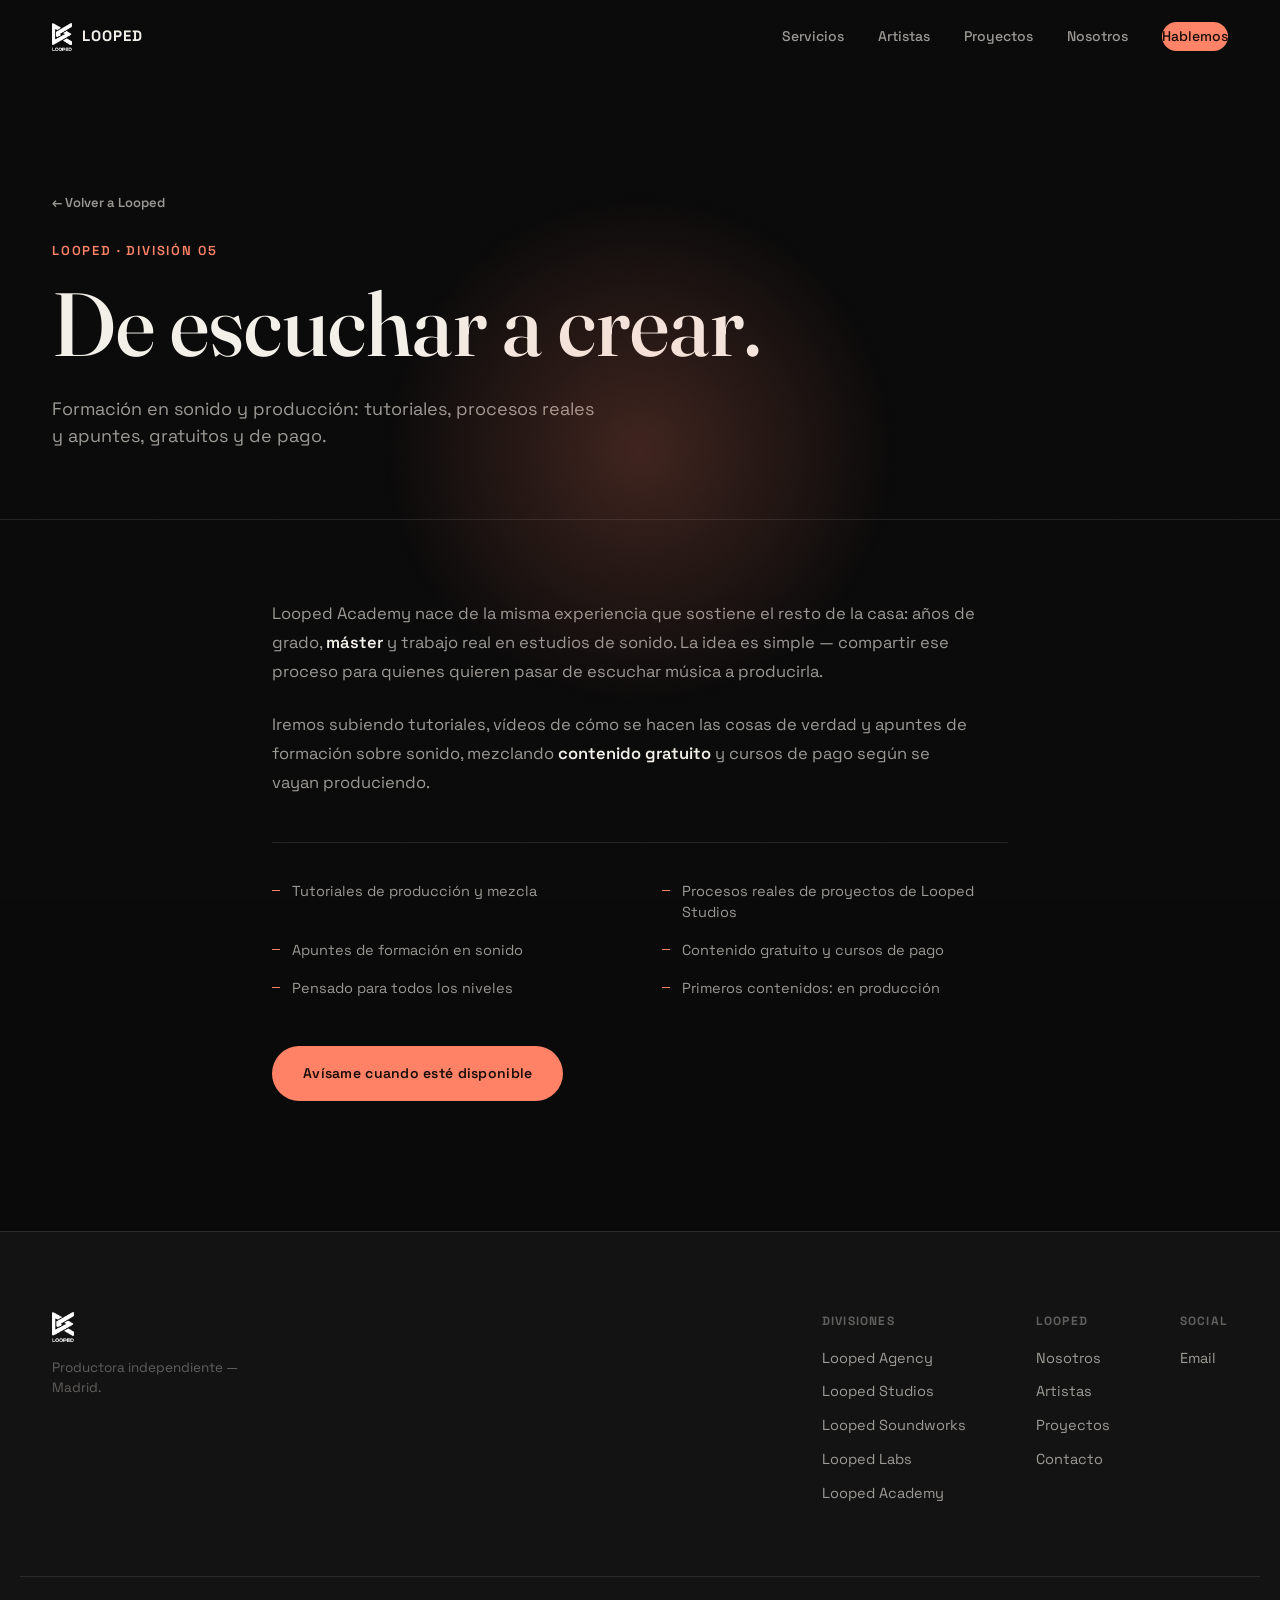
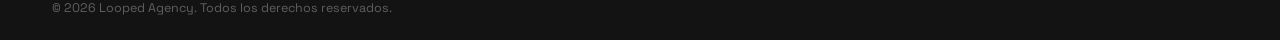
==== academy.html @ 595670fc "Nuevo header, subpáginas de división y perfiles de fundadores - Sustituye la foto de fondo del hero " ====
<!DOCTYPE html>
<html lang="es">
<head>
<meta charset="UTF-8">
<meta name="viewport" content="width=device-width, initial-scale=1.0">
<title>Looped Academy — Formación en sonido</title>
<meta name="description" content="Looped Academy: formación en sonido y producción. Tutoriales, procesos reales y apuntes, gratuitos y de pago.">
<link rel="preconnect" href="https://fonts.googleapis.com">
<link rel="preconnect" href="https://fonts.gstatic.com" crossorigin>
<link href="https://fonts.googleapis.com/css2?family=Fraunces:ital,opsz,wght@0,9..144,300;0,9..144,500;0,9..144,600;1,9..144,500&family=Space+Grotesk:wght@400;500;600;700&display=swap" rel="stylesheet">
<link rel="stylesheet" href="css/style.css">
</head>
<body>

<div class="grain"></div>
<div class="cursor-glow" id="cursorGlow"></div>

<header class="site-header" id="siteHeader">
  <div class="wrap header-inner">
    <a href="index.html#top" class="brand">
      <img src="assets/img/logo-blanco.png" alt="Looped" class="brand-mark">
      <span class="brand-word">LOOPED</span>
    </a>
    <nav class="main-nav" id="mainNav">
      <a href="index.html#servicios">Servicios</a>
      <a href="index.html#artistas">Artistas</a>
      <a href="index.html#proyectos">Proyectos</a>
      <a href="index.html#nosotros">Nosotros</a>
      <a href="index.html#contacto" class="nav-cta">Hablemos</a>
    </nav>
    <button class="burger" id="burger" aria-label="Abrir menú">
      <span></span><span></span><span></span>
    </button>
  </div>
</header>

<main id="top">

  <section class="section subhero">
    <div class="wrap">
      <a href="index.html#servicios" class="subhero-back reveal">← Volver a Looped</a>
      <p class="eyebrow reveal">Looped · División 05</p>
      <h1 class="hero-title reveal" style="max-width:20ch;">De escuchar a crear.</h1>
      <p class="hero-sub reveal">Formación en sonido y producción: tutoriales, procesos reales y apuntes, gratuitos y de pago.</p>
    </div>
  </section>

  <section class="section" style="padding-top:80px;">
    <div class="wrap division-content">
      <p class="reveal">Looped Academy nace de la misma experiencia que sostiene el resto de la casa: años de grado, <strong>máster</strong> y trabajo real en estudios de sonido. La idea es simple — compartir ese proceso para quienes quieren pasar de escuchar música a producirla.</p>
      <p class="reveal">Iremos subiendo tutoriales, vídeos de cómo se hacen las cosas de verdad y apuntes de formación sobre sonido, mezclando <strong>contenido gratuito</strong> y cursos de pago según se vayan produciendo.</p>

      <ul class="division-list reveal">
        <li>Tutoriales de producción y mezcla</li>
        <li>Procesos reales de proyectos de Looped Studios</li>
        <li>Apuntes de formación en sonido</li>
        <li>Contenido gratuito y cursos de pago</li>
        <li>Pensado para todos los niveles</li>
        <li>Primeros contenidos: en producción</li>
      </ul>

      <div class="division-actions reveal">
        <a href="index.html#contacto" class="btn btn-primary"><span>Avísame cuando esté disponible</span></a>
      </div>
    </div>
  </section>

</main>

<footer class="site-footer">
  <div class="wrap footer-inner">
    <div class="footer-brand">
      <img src="assets/img/logo-blanco.png" alt="Looped">
      <p>Productora independiente — Madrid.</p>
    </div>
    <div class="footer-cols">
      <div>
        <h4>Divisiones</h4>
        <a href="agency.html">Looped Agency</a>
        <a href="studios.html">Looped Studios</a>
        <a href="soundworks.html">Looped Soundworks</a>
        <a href="labs.html">Looped Labs</a>
        <a href="academy.html">Looped Academy</a>
      </div>
      <div>
        <h4>Looped</h4>
        <a href="index.html#nosotros">Nosotros</a>
        <a href="index.html#artistas">Artistas</a>
        <a href="index.html#proyectos">Proyectos</a>
        <a href="index.html#contacto">Contacto</a>
      </div>
      <div>
        <h4>Social</h4>
        <a href="mailto:loopedagency@jorgeaguileravillegas.com">Email</a>
      </div>
    </div>
  </div>
  <div class="wrap footer-bottom">
    <p>© <span id="year"></span> Looped Agency. Todos los derechos reservados.</p>
  </div>
</footer>

<script src="js/main.js"></script>
</body>
</html>
---- css/style.css ----
/* ============================================
   LOOPED — Design tokens & theme system
   Two demo palettes toggled via [data-theme] on <html>
   ============================================ */

:root{
  --font-display:'Fraunces', serif;
  --font-sans:'Space Grotesk', sans-serif;

  --radius:14px;
  --ease:cubic-bezier(.16,.84,.44,1);

  --bg:#0a0a0a;
  --bg-alt:#131313;
  --bg-card:#161616;
  --line:rgba(255,255,255,.1);
  --fg:#f3efe9;
  --fg-dim:rgba(243,239,233,.62);
  --fg-faint:rgba(243,239,233,.35);

  --accent:#ff8266;
  --accent-2:#ffb199;
  --accent-contrast:#1a0d09;
}

*,*::before,*::after{ box-sizing:border-box; }
html{ scroll-behavior:smooth; }
body{
  margin:0;
  background:var(--bg);
  color:var(--fg);
  font-family:var(--font-sans);
  font-size:16px;
  line-height:1.5;
  -webkit-font-smoothing:antialiased;
  overflow-x:hidden;
}
img{ max-width:100%; display:block; }
a{ color:inherit; text-decoration:none; }
ul{ list-style:none; margin:0; padding:0; }
.wrap{ max-width:1240px; margin:0 auto; padding:0 32px; }

::selection{ background:var(--accent); color:var(--accent-contrast); }

/* film grain */
.grain{
  position:fixed; inset:0; z-index:998; pointer-events:none;
  opacity:.05; mix-blend-mode:overlay;
  background-image:url("data:image/svg+xml,%3Csvg xmlns='http://www.w3.org/2000/svg' width='120' height='120'%3E%3Cfilter id='n'%3E%3CfeTurbulence type='fractalNoise' baseFrequency='0.9' numOctaves='2' stitchTiles='stitch'/%3E%3C/filter%3E%3Crect width='100%25' height='100%25' filter='url(%23n)'/%3E%3C/svg%3E");
}

.cursor-glow{
  position:fixed; top:0; left:0; width:520px; height:520px;
  margin-left:-260px; margin-top:-260px;
  border-radius:50%; pointer-events:none; z-index:1;
  background:radial-gradient(circle, color-mix(in srgb, var(--accent) 22%, transparent) 0%, transparent 70%);
  transform:translate(var(--x,50vw), var(--y,50vh));
  transition:opacity .4s var(--ease);
  will-change:transform;
}

/* ============ header ============ */
.site-header{
  position:fixed; top:0; left:0; right:0; z-index:100;
  padding:22px 0;
  transition:padding .35s var(--ease), background .35s var(--ease), border-color .35s var(--ease);
  border-bottom:1px solid transparent;
}
.site-header.scrolled{
  padding:14px 0;
  background:rgba(10,10,10,.72);
  backdrop-filter:blur(14px);
  border-bottom:1px solid var(--line);
}
.header-inner{ display:flex; align-items:center; justify-content:space-between; }
.brand{ display:flex; align-items:center; gap:10px; }
.brand-mark{ height:28px; width:auto; }
.brand-word{ font-family:var(--font-sans); font-weight:700; letter-spacing:.06em; font-size:15px; }

.main-nav{ display:flex; align-items:center; gap:34px; }
.main-nav a{
  font-size:14px; font-weight:500; color:var(--fg-dim);
  position:relative; padding:4px 0;
  transition:color .25s var(--ease);
}
.main-nav a:hover{ color:var(--fg); }
.main-nav a:not(.nav-cta)::after{
  content:''; position:absolute; left:0; right:100%; bottom:-2px; height:1px;
  background:var(--accent); transition:right .3s var(--ease);
}
.main-nav a:not(.nav-cta):hover::after{ right:0; }
.nav-cta{
  background:var(--accent); color:var(--accent-contrast) !important;
  padding:9px 20px; border-radius:999px; font-weight:600;
  transition:transform .25s var(--ease), box-shadow .25s var(--ease);
}
.nav-cta:hover{ transform:translateY(-2px); box-shadow:0 8px 24px color-mix(in srgb, var(--accent) 45%, transparent); }

.burger{ display:none; flex-direction:column; justify-content:center; gap:5px; width:32px; height:32px; background:none; border:none; cursor:pointer; }
.burger span{ height:2px; width:100%; background:var(--fg); transition:.3s var(--ease); }

/* ============ hero ============ */
.hero{
  position:relative; min-height:100vh; display:flex; align-items:flex-end;
  overflow:hidden;
}
.hero-bg{ position:absolute; inset:0; z-index:0; }
.hero-bg img{ width:100%; height:100%; object-fit:cover; object-position:72% 40%; transform:scale(1.08); }
.hero-overlay{
  position:absolute; inset:0;
  background:
    linear-gradient(0deg, var(--bg) 2%, rgba(10,10,10,.35) 45%, rgba(10,10,10,.15) 70%),
    linear-gradient(100deg, rgba(10,10,10,.75) 0%, rgba(10,10,10,.15) 55%);
}
.hero-content{ position:relative; z-index:2; padding-bottom:120px; padding-top:180px; }
.eyebrow{
  font-size:13px; font-weight:600; letter-spacing:.14em; text-transform:uppercase;
  color:var(--accent); margin:0 0 18px;
}
.hero-title{
  font-family:var(--font-display); font-weight:500; font-size:clamp(2.6rem,7vw,5.6rem);
  line-height:1.02; margin:0 0 26px; max-width:16ch;
}
.hero-title span{ display:block; }
.hero-title em{ font-style:italic; color:var(--accent); }
.hero-sub{ font-size:18px; color:var(--fg-dim); max-width:46ch; margin:0 0 40px; }
.hero-actions{ display:flex; gap:16px; flex-wrap:wrap; }

.scroll-cue{
  position:absolute; right:40px; bottom:36px; z-index:2;
  display:flex; flex-direction:column; align-items:center; gap:10px;
}
.scroll-cue span{
  width:1px; height:52px; background:linear-gradient(var(--fg-faint), transparent);
  position:relative; overflow:hidden;
}
.scroll-cue span::after{
  content:''; position:absolute; top:-100%; left:0; width:100%; height:100%;
  background:var(--accent); animation:scrollcue 2.2s var(--ease) infinite;
}
@keyframes scrollcue{ to{ top:100%; } }
.scroll-cue p{ writing-mode:vertical-rl; font-size:11px; letter-spacing:.2em; color:var(--fg-faint); margin:0; }

/* buttons */
.btn{
  display:inline-flex; align-items:center; justify-content:center;
  border-radius:999px; padding:16px 30px; font-weight:600; font-size:14px;
  letter-spacing:.02em; cursor:pointer; border:1px solid transparent;
  position:relative; overflow:hidden; isolation:isolate;
  transition:transform .3s var(--ease), border-color .3s var(--ease), color .3s var(--ease);
}
.btn span{ position:relative; z-index:1; }
.btn-primary{ background:var(--accent); color:var(--accent-contrast); }
.btn-primary:hover{ transform:translateY(-3px); box-shadow:0 14px 30px color-mix(in srgb, var(--accent) 40%, transparent); }
.btn-ghost{ border-color:var(--line); color:var(--fg); }
.btn-ghost:hover{ border-color:var(--accent); color:var(--accent); }
.btn-small{ padding:12px 22px; font-size:13px; }
.btn-full{ width:100%; }

/* ============ marquee ============ */
.marquee{
  border-top:1px solid var(--line); border-bottom:1px solid var(--line);
  overflow:hidden; white-space:nowrap; padding:18px 0; background:var(--bg-alt);
}
.marquee-track{ display:inline-flex; gap:22px; animation:marquee 26s linear infinite; }
.marquee-track span{
  font-family:var(--font-display); font-style:italic; font-size:20px; color:var(--fg-faint);
}
.marquee-track span:nth-child(4n+1){ color:var(--accent); font-style:normal; font-family:var(--font-sans); font-weight:700; letter-spacing:.04em; }
@keyframes marquee{ from{ transform:translateX(0); } to{ transform:translateX(-50%); } }

/* ============ sections generic ============ */
.section{ padding:130px 0; }
.section-label{
  font-size:13px; font-weight:600; letter-spacing:.14em; text-transform:uppercase;
  color:var(--accent); margin:0 0 18px;
}
.section-title{
  font-family:var(--font-display); font-weight:500; font-size:clamp(2rem,4vw,3.2rem);
  line-height:1.12; margin:0 0 20px; max-width:20ch;
}

/* manifesto */
.manifesto-grid{ max-width:900px; }
.manifesto-text{
  font-family:var(--font-display); font-weight:400; font-size:clamp(1.5rem,3.4vw,2.5rem);
  line-height:1.35; color:var(--fg-dim);
}
.manifesto-text strong{ color:var(--fg); font-weight:600; }
.manifesto-credential{
  font-size:15px; color:var(--fg-dim); max-width:56ch; margin:26px 0 0;
  padding-left:18px; border-left:2px solid var(--accent);
}
.manifesto-credential strong{ color:var(--fg); font-weight:600; }
.stats-row{
  margin-top:90px; display:grid; grid-template-columns:repeat(4,1fr); gap:30px;
  border-top:1px solid var(--line); padding-top:44px;
}
.stat p{ margin:8px 0 0; color:var(--fg-dim); font-size:14px; }
.stat-number{ font-family:var(--font-display); font-size:clamp(2.4rem,4vw,3.6rem); color:var(--fg); }
.stat-plus{ font-family:var(--font-display); font-size:2rem; color:var(--accent); }

/* services */
.services-grid{
  display:grid; grid-template-columns:repeat(3,1fr); gap:1px;
  background:var(--line); border:1px solid var(--line); border-radius:var(--radius); overflow:hidden;
  margin-top:60px;
}
.service-card{
  background:var(--bg-card); padding:40px 32px; min-height:260px;
  display:flex; flex-direction:column; justify-content:space-between;
  transition:background .35s var(--ease);
}
.service-card:hover{ background:var(--bg-alt); }
.service-card--wide{ grid-column:span 2; }
.service-head{ display:flex; flex-direction:column; gap:26px; }
.service-index{ font-family:var(--font-display); font-style:italic; color:var(--accent); font-size:15px; }
.service-card h3{ font-family:var(--font-display); font-weight:500; font-size:1.5rem; margin:0; }
.service-card p{ color:var(--fg-dim); font-size:14.5px; margin:18px 0 26px; }
.service-tag{
  align-self:flex-start; font-size:11.5px; font-weight:600; letter-spacing:.06em; text-transform:uppercase;
  color:var(--fg-faint); border:1px solid var(--line); border-radius:999px; padding:6px 14px;
}
.service-foot{ display:flex; align-items:center; justify-content:space-between; gap:14px; }
.service-more{ font-size:12px; font-weight:600; color:var(--fg-faint); white-space:nowrap; transition:color .25s var(--ease), transform .25s var(--ease); }
.service-card:hover .service-more{ color:var(--accent); transform:translateX(3px); }

/* artists */
.artists .wrap{ margin-bottom:50px; }
.artists-rail{
  display:flex; gap:22px; overflow-x:auto; padding:0 32px 20px; scroll-snap-type:x mandatory;
  scrollbar-width:none;
}
.artists-rail::-webkit-scrollbar{ display:none; }
.artist-card{ flex:0 0 auto; width:230px; scroll-snap-align:start; }
.artist-photo{
  width:230px; height:290px; border-radius:var(--radius); overflow:hidden; background:var(--bg-card);
}
.artist-photo img{ width:100%; height:100%; object-fit:cover; filter:grayscale(.5) contrast(1.05); transition:filter .5s var(--ease), transform .6s var(--ease); }
.artist-card:hover .artist-photo img{ filter:grayscale(0); transform:scale(1.06); }
.artist-card h3{ font-family:var(--font-display); font-size:1.15rem; font-weight:500; margin:16px 0 2px; }
.artist-card p{ color:var(--fg-faint); font-size:13px; margin:0; }
.artists-note{ text-align:center; color:var(--fg-faint); font-size:13.5px; margin-top:10px; }

/* projects */
.projects-grid{ display:grid; grid-template-columns:1fr 1fr; gap:28px; margin-top:50px; }
.project-card{
  background:var(--bg-card); border:1px solid var(--line); border-radius:var(--radius);
  overflow:hidden; transition:border-color .35s var(--ease);
}
.project-card:hover{ border-color:var(--accent); }
.project-media{
  aspect-ratio:16/10; display:flex; align-items:center; justify-content:center;
  background:var(--bg); border-bottom:1px solid var(--line); overflow:hidden;
}
.project-media--logo img{ width:56%; }
.project-media--cover img{ width:100%; height:100%; object-fit:cover; }
.project-media--pending{ color:var(--fg-faint); font-size:13px; letter-spacing:.04em; }
.project-copy{ padding:32px; }
.project-copy h3{ font-family:var(--font-display); font-weight:500; font-size:1.6rem; margin:0 0 14px; }
.project-copy p{ color:var(--fg-dim); font-size:14.5px; margin:0 0 22px; max-width:46ch; }

/* contact */
.contact-inner{ display:grid; grid-template-columns:1fr 1fr; gap:80px; }
.contact-copy p{ color:var(--fg-dim); margin-bottom:34px; max-width:38ch; }
.contact-list{ display:flex; flex-direction:column; gap:14px; }
.contact-list a{ font-size:16px; border-bottom:1px solid var(--line); padding-bottom:14px; display:inline-block; transition:color .25s var(--ease), border-color .25s var(--ease); }
.contact-list a:hover{ color:var(--accent); border-color:var(--accent); }

.contact-form{ display:flex; flex-direction:column; gap:22px; }
.field{ position:relative; }
.field input, .field select, .field textarea{
  width:100%; background:transparent; border:none; border-bottom:1px solid var(--line);
  color:var(--fg); font-family:var(--font-sans); font-size:16px; padding:12px 0 10px;
  outline:none; transition:border-color .25s var(--ease); resize:none;
}
.field select{ appearance:none; cursor:pointer; }
.field textarea{ padding-top:22px; }
.field input:focus, .field select:focus, .field textarea:focus{ border-color:var(--accent); }
.field label{
  position:absolute; left:0; top:12px; color:var(--fg-faint); font-size:16px; pointer-events:none;
  transition:.2s var(--ease);
}
.field input:focus + label, .field input:not(:placeholder-shown) + label,
.field textarea:focus + label, .field textarea:not(:placeholder-shown) + label{
  top:-14px; font-size:11.5px; letter-spacing:.05em; text-transform:uppercase; color:var(--accent);
}
.field .label-select{ top:-14px; font-size:11.5px; letter-spacing:.05em; text-transform:uppercase; color:var(--fg-faint); }
.form-note{ font-size:12px; color:var(--fg-faint); text-align:center; margin:2px 0 0; }

/* sub-page hero (no photo) */
.subhero{ padding:190px 0 70px; border-bottom:1px solid var(--line); }
.subhero-back{
  display:inline-flex; align-items:center; gap:8px; font-size:13px; font-weight:600;
  color:var(--fg-dim); margin-bottom:28px; transition:color .25s var(--ease);
}
.subhero-back:hover{ color:var(--accent); }
.subhero p.hero-sub{ margin-bottom:0; }

/* division sub-pages */
.division-content{ max-width:800px; }
.division-content p{ color:var(--fg-dim); font-size:16.5px; line-height:1.75; margin:0 0 24px; max-width:64ch; }
.division-content p strong{ color:var(--fg); font-weight:600; }
.division-list{
  display:grid; grid-template-columns:1fr 1fr; gap:16px 44px; margin:44px 0 46px;
  padding-top:38px; border-top:1px solid var(--line);
}
.division-list li{ color:var(--fg-dim); font-size:14.5px; padding-left:20px; position:relative; }
.division-list li::before{ content:''; position:absolute; left:0; top:9px; width:8px; height:1px; background:var(--accent); }
.division-actions{ display:flex; gap:16px; flex-wrap:wrap; margin-top:6px; }
.division-cross{
  margin-top:64px; padding:30px 32px; background:var(--bg-card); border:1px solid var(--line);
  border-radius:var(--radius); display:flex; align-items:center; justify-content:space-between; gap:24px; flex-wrap:wrap;
}
.division-cross p{ margin:0; color:var(--fg-dim); font-size:14.5px; max-width:44ch; }
.division-cross p strong{ color:var(--fg); }
@media (max-width:720px){
  .division-list{ grid-template-columns:1fr; }
  .division-cross{ flex-direction:column; align-items:flex-start; }
}

/* founders / artist profiles */
.founders-grid{ display:grid; grid-template-columns:1fr 1fr; gap:1px; background:var(--line); border:1px solid var(--line); border-radius:var(--radius); overflow:hidden; margin-top:60px; }
.founder-card{ background:var(--bg-card); display:flex; flex-direction:column; }
.founder-photo{ aspect-ratio:3/4; overflow:hidden; background:var(--bg); }
.founder-photo img{ width:100%; height:100%; object-fit:cover; filter:grayscale(.35) contrast(1.05); transition:filter .5s var(--ease), transform .6s var(--ease); }
.founder-card:hover .founder-photo img{ filter:grayscale(0); transform:scale(1.04); }
.founder-body{ padding:34px 32px 38px; display:flex; flex-direction:column; flex:1; }
.founder-role{ font-size:12px; font-weight:600; letter-spacing:.08em; text-transform:uppercase; color:var(--accent); margin:0 0 6px; }
.founder-card h3{ font-family:var(--font-display); font-weight:500; font-size:1.7rem; margin:0 0 4px; }
.founder-member{ color:var(--fg-faint); font-size:13.5px; margin:0 0 20px; }
.founder-card p.founder-bio{ color:var(--fg-dim); font-size:14.5px; line-height:1.65; margin:0 0 22px; }
.founder-genres{ display:flex; flex-wrap:wrap; gap:8px; margin-bottom:26px; }
.founder-genres span{
  font-size:11.5px; font-weight:600; letter-spacing:.05em; text-transform:uppercase;
  color:var(--fg-faint); border:1px solid var(--line); border-radius:999px; padding:6px 14px;
}
.founder-links{ display:flex; gap:22px; margin-top:auto; }
.founder-links a{ font-size:14px; font-weight:600; color:var(--fg-dim); border-bottom:1px solid var(--line); padding-bottom:4px; transition:color .25s var(--ease), border-color .25s var(--ease); }
.founder-links a:hover{ color:var(--accent); border-color:var(--accent); }
.founders-note{ color:var(--fg-faint); font-size:13.5px; max-width:60ch; margin:32px 0 0; }

@media (max-width:720px){
  .founders-grid{ grid-template-columns:1fr; }
  .subhero{ padding-top:140px; }
}

/* footer */
.site-footer{ border-top:1px solid var(--line); padding-top:80px; background:var(--bg-alt); }
.footer-inner{ display:flex; justify-content:space-between; gap:60px; padding-bottom:60px; flex-wrap:wrap; }
.footer-brand img{ height:30px; margin-bottom:16px; }
.footer-brand p{ color:var(--fg-faint); font-size:13.5px; max-width:26ch; }
.footer-cols{ display:flex; gap:70px; flex-wrap:wrap; }
.footer-cols h4{ font-size:12px; letter-spacing:.1em; text-transform:uppercase; color:var(--fg-faint); margin:0 0 18px; }
.footer-cols a{ display:block; color:var(--fg-dim); font-size:14.5px; margin-bottom:12px; transition:color .2s; }
.footer-cols a:hover{ color:var(--accent); }
.footer-bottom{ border-top:1px solid var(--line); padding:22px 32px; }
.footer-bottom p{ font-size:12.5px; color:var(--fg-faint); margin:0; }

/* ============ reveal animation ============ */
.reveal{ opacity:0; transform:translateY(28px); transition:opacity .8s var(--ease), transform .8s var(--ease); }
.reveal.in{ opacity:1; transform:translateY(0); }
.reveal-1{ transition-delay:.05s; }
.reveal-2{ transition-delay:.15s; }
.reveal-3{ transition-delay:.28s; }
.reveal-4{ transition-delay:.4s; }

/* ============ responsive ============ */
@media (max-width:960px){
  .services-grid{ grid-template-columns:repeat(2,1fr); }
  .projects-inner, .contact-inner{ grid-template-columns:1fr; gap:44px; }
  .stats-row{ grid-template-columns:repeat(2,1fr); row-gap:36px; }
}
@media (max-width:720px){
  .wrap{ padding:0 20px; }
  .main-nav{
    position:fixed; inset:0; top:0; z-index:90; background:var(--bg);
    flex-direction:column; justify-content:center; align-items:center; gap:30px;
    transform:translateX(100%); transition:transform .45s var(--ease);
  }
  .main-nav.open{ transform:translateX(0); }
  .main-nav a{ font-size:22px; }
  .burger{ display:flex; z-index:100; }
  .burger.open span:nth-child(1){ transform:translateY(7px) rotate(45deg); }
  .burger.open span:nth-child(2){ opacity:0; }
  .burger.open span:nth-child(3){ transform:translateY(-7px) rotate(-45deg); }
  .services-grid{ grid-template-columns:1fr; }
  .hero-content{ padding-top:140px; padding-bottom:90px; }
  .scroll-cue{ display:none; }
  .cursor-glow{ display:none; }
}
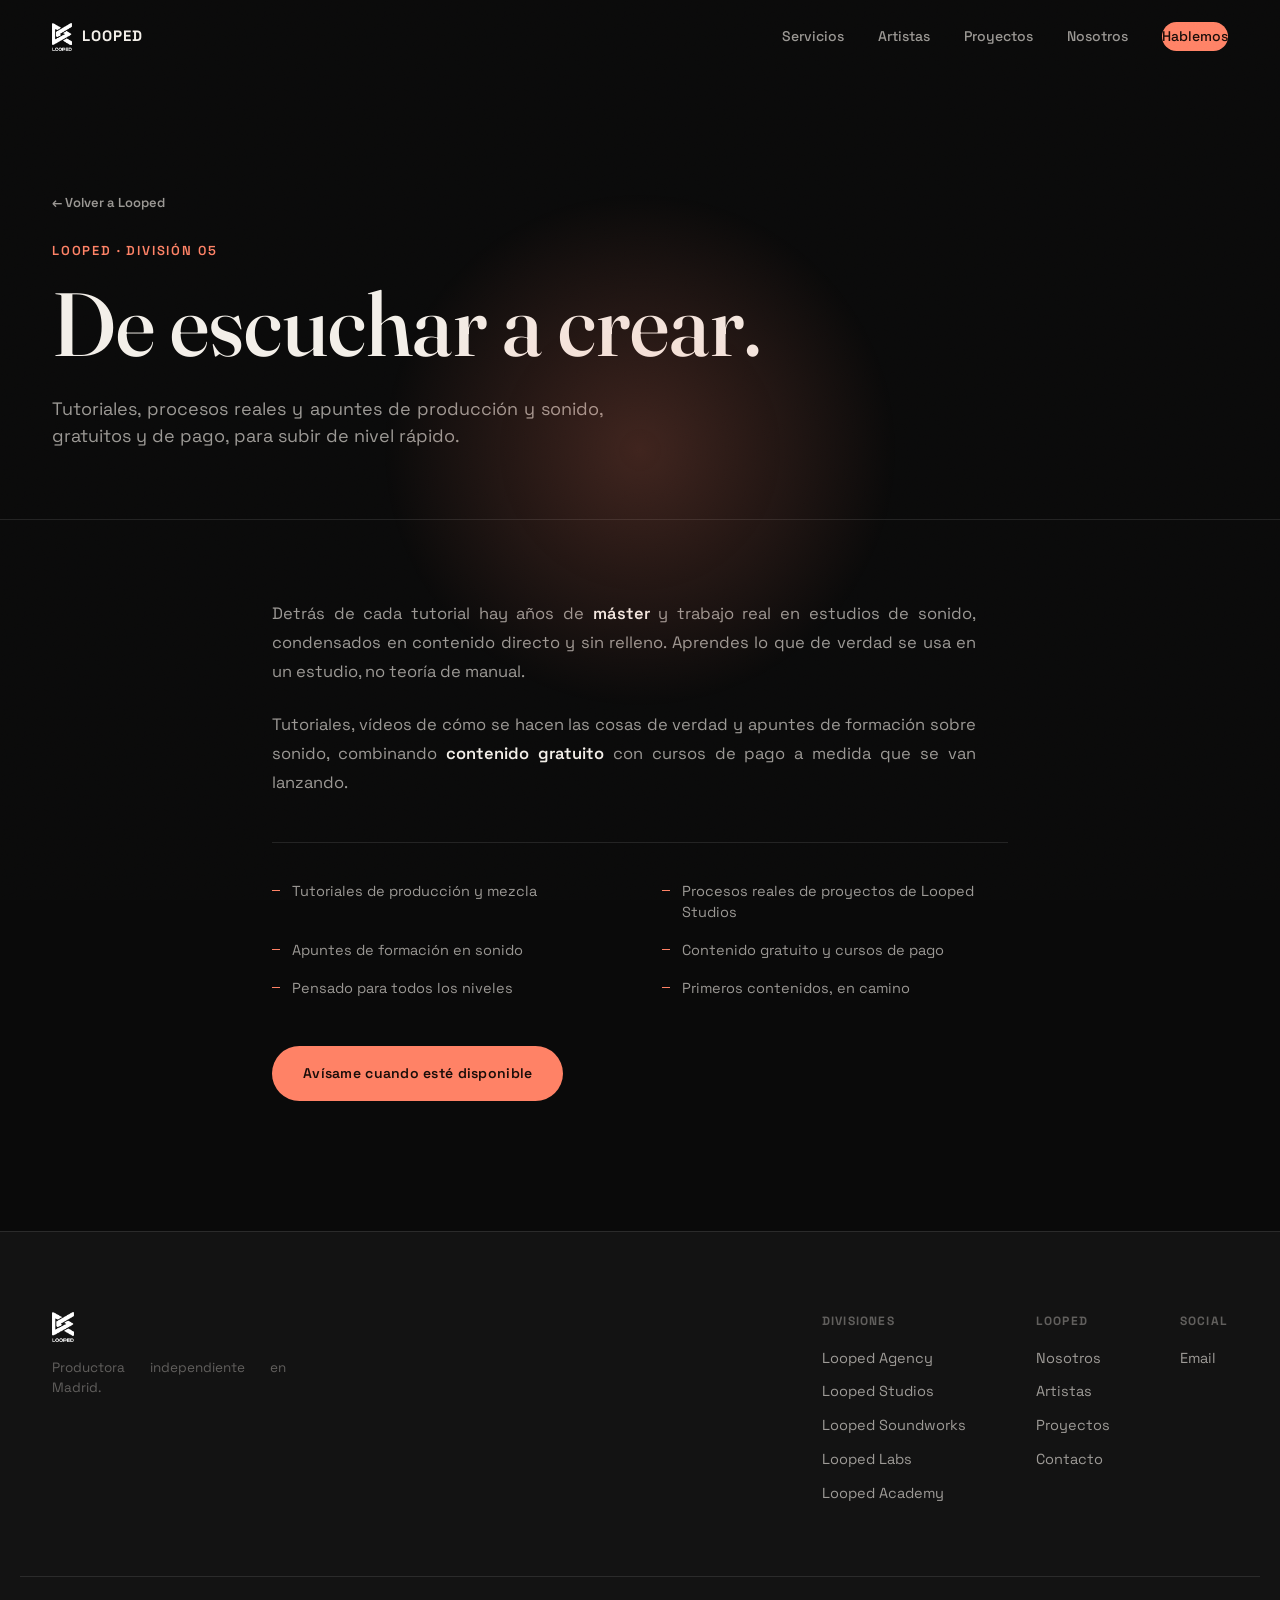
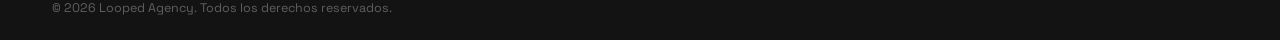
==== commit bfaf6fd2: "Ronda de feedback: copy, tipografía y fix de marquee - Hero: "apps propias" -> "desarrollo propio" -" ====
--- a/academy.html
+++ b/academy.html
@@ -3,8 +3,8 @@
 <head>
 <meta charset="UTF-8">
 <meta name="viewport" content="width=device-width, initial-scale=1.0">
-<title>Looped Academy — Formación en sonido</title>
-<meta name="description" content="Looped Academy: formación en sonido y producción. Tutoriales, procesos reales y apuntes, gratuitos y de pago.">
+<title>Looped Academy | Formación en sonido</title>
+<meta name="description" content="Looped Academy, formación en sonido y producción con tutoriales, procesos reales y apuntes gratuitos y de pago.">
 <link rel="preconnect" href="https://fonts.googleapis.com">
 <link rel="preconnect" href="https://fonts.gstatic.com" crossorigin>
 <link href="https://fonts.googleapis.com/css2?family=Fraunces:ital,opsz,wght@0,9..144,300;0,9..144,500;0,9..144,600;1,9..144,500&family=Space+Grotesk:wght@400;500;600;700&display=swap" rel="stylesheet">
@@ -41,14 +41,14 @@
       <a href="index.html#servicios" class="subhero-back reveal">← Volver a Looped</a>
       <p class="eyebrow reveal">Looped · División 05</p>
       <h1 class="hero-title reveal" style="max-width:20ch;">De escuchar a crear.</h1>
-      <p class="hero-sub reveal">Formación en sonido y producción: tutoriales, procesos reales y apuntes, gratuitos y de pago.</p>
+      <p class="hero-sub reveal">Tutoriales, procesos reales y apuntes de producción y sonido, gratuitos y de pago, para subir de nivel rápido.</p>
     </div>
   </section>
 
   <section class="section" style="padding-top:80px;">
     <div class="wrap division-content">
-      <p class="reveal">Looped Academy nace de la misma experiencia que sostiene el resto de la casa: años de grado, <strong>máster</strong> y trabajo real en estudios de sonido. La idea es simple — compartir ese proceso para quienes quieren pasar de escuchar música a producirla.</p>
-      <p class="reveal">Iremos subiendo tutoriales, vídeos de cómo se hacen las cosas de verdad y apuntes de formación sobre sonido, mezclando <strong>contenido gratuito</strong> y cursos de pago según se vayan produciendo.</p>
+      <p class="reveal">Detrás de cada tutorial hay años de <strong>máster</strong> y trabajo real en estudios de sonido, condensados en contenido directo y sin relleno. Aprendes lo que de verdad se usa en un estudio, no teoría de manual.</p>
+      <p class="reveal">Tutoriales, vídeos de cómo se hacen las cosas de verdad y apuntes de formación sobre sonido, combinando <strong>contenido gratuito</strong> con cursos de pago a medida que se van lanzando.</p>
 
       <ul class="division-list reveal">
         <li>Tutoriales de producción y mezcla</li>
@@ -56,7 +56,7 @@
         <li>Apuntes de formación en sonido</li>
         <li>Contenido gratuito y cursos de pago</li>
         <li>Pensado para todos los niveles</li>
-        <li>Primeros contenidos: en producción</li>
+        <li>Primeros contenidos, en camino</li>
       </ul>
 
       <div class="division-actions reveal">
@@ -71,7 +71,7 @@
   <div class="wrap footer-inner">
     <div class="footer-brand">
       <img src="assets/img/logo-blanco.png" alt="Looped">
-      <p>Productora independiente — Madrid.</p>
+      <p>Productora independiente en Madrid.</p>
     </div>
     <div class="footer-cols">
       <div>
--- a/css/style.css
+++ b/css/style.css
@@ -35,6 +35,7 @@
   -webkit-font-smoothing:antialiased;
   overflow-x:hidden;
 }
+p{ text-align:justify; text-justify:inter-word; }
 img{ max-width:100%; display:block; }
 a{ color:inherit; text-decoration:none; }
 ul{ list-style:none; margin:0; padding:0; }
@@ -167,7 +168,7 @@
   font-family:var(--font-display); font-style:italic; font-size:20px; color:var(--fg-faint);
 }
 .marquee-track span:nth-child(4n+1){ color:var(--accent); font-style:normal; font-family:var(--font-sans); font-weight:700; letter-spacing:.04em; }
-@keyframes marquee{ from{ transform:translateX(0); } to{ transform:translateX(-50%); } }
+@keyframes marquee{ from{ transform:translateX(0); } to{ transform:translateX(-25%); } }
 
 /* ============ sections generic ============ */
 .section{ padding:130px 0; }
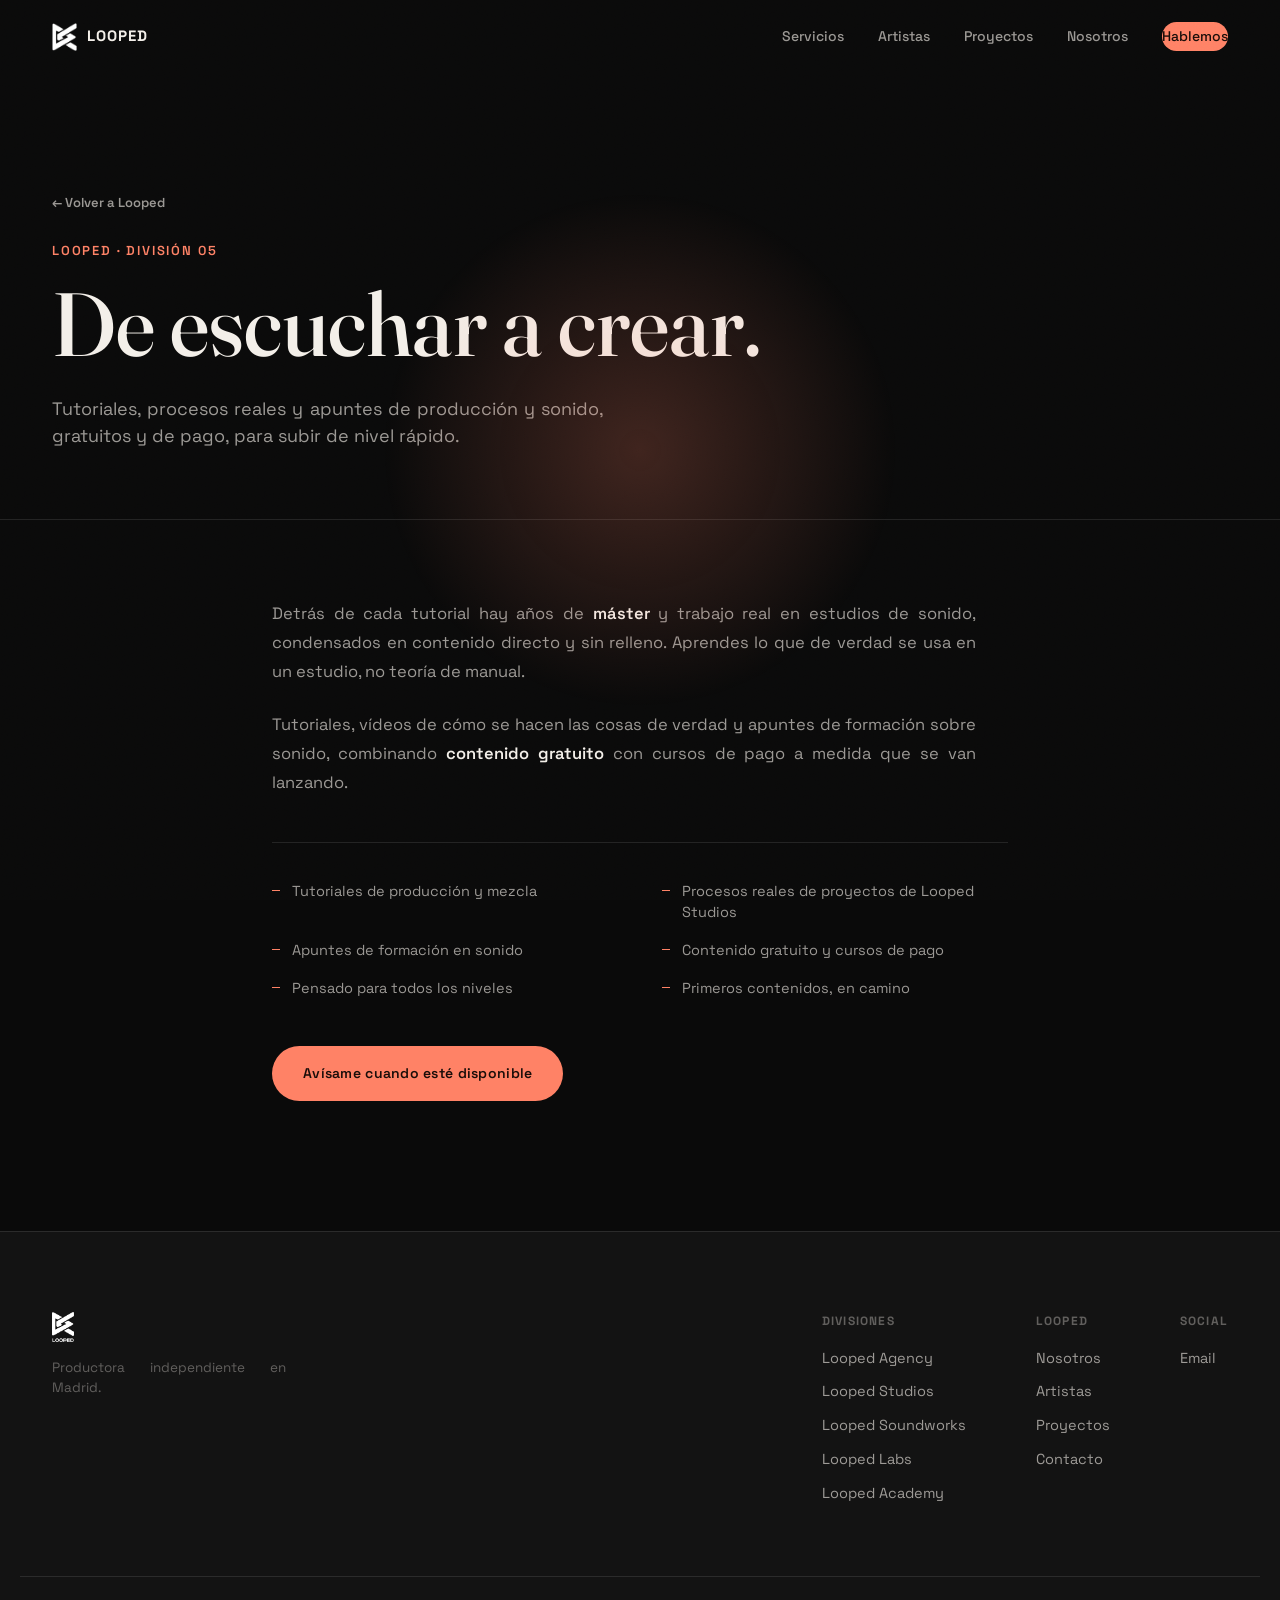
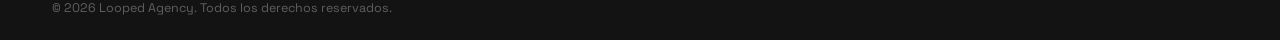
==== commit 98028fb6: "Rediseña el desplegable de Motivo y usa el isotipo suelto en el header El select nativo de Motivo se" ====
--- a/academy.html
+++ b/academy.html
@@ -18,7 +18,7 @@
 <header class="site-header" id="siteHeader">
   <div class="wrap header-inner">
     <a href="index.html#top" class="brand">
-      <img src="assets/img/logo-blanco.png" alt="Looped" class="brand-mark">
+      <img src="assets/img/logo-mark.png" alt="Looped" class="brand-mark">
       <span class="brand-word">LOOPED</span>
     </a>
     <nav class="main-nav" id="mainNav">
--- a/css/style.css
+++ b/css/style.css
@@ -275,9 +275,8 @@
   color:var(--fg); font-family:var(--font-sans); font-size:16px; padding:12px 0 10px;
   outline:none; transition:border-color .25s var(--ease); resize:none;
 }
-.field select{ appearance:none; cursor:pointer; }
 .field textarea{ padding-top:22px; }
-.field input:focus, .field select:focus, .field textarea:focus{ border-color:var(--accent); }
+.field input:focus, .field textarea:focus{ border-color:var(--accent); }
 .field label{
   position:absolute; left:0; top:12px; color:var(--fg-faint); font-size:16px; pointer-events:none;
   transition:.2s var(--ease);
@@ -286,8 +285,42 @@
 .field textarea:focus + label, .field textarea:not(:placeholder-shown) + label{
   top:-14px; font-size:11.5px; letter-spacing:.05em; text-transform:uppercase; color:var(--accent);
 }
-.field .label-select{ top:-14px; font-size:11.5px; letter-spacing:.05em; text-transform:uppercase; color:var(--fg-faint); }
+.field .label-select{ top:-14px; font-size:11.5px; letter-spacing:.05em; text-transform:uppercase; color:var(--fg-faint); pointer-events:auto; }
+.field.select-focus .label-select{ color:var(--accent); }
 .form-note{ font-size:12px; color:var(--fg-faint); text-align:center; margin:2px 0 0; }
+
+/* custom select (native <select> kept for form semantics, hidden and overlaid) */
+.select-shell{ position:relative; }
+.select-native{
+  position:absolute; inset:0; width:100%; height:100%; margin:0; padding:0;
+  opacity:0; pointer-events:none; border:none; background:transparent; appearance:none;
+}
+.select-trigger{
+  width:100%; display:flex; align-items:center; justify-content:space-between; gap:10px;
+  background:transparent; border:none; border-bottom:1px solid var(--line);
+  color:var(--fg); font-family:var(--font-sans); font-size:16px; padding:12px 0 10px;
+  cursor:pointer; text-align:left; transition:border-color .25s var(--ease);
+}
+.select-trigger.open{ border-color:var(--accent); }
+.select-trigger-text{ min-height:1.2em; }
+.select-trigger-text:empty::before{ content:''; }
+.select-chevron{ color:var(--fg-faint); flex:none; transition:transform .25s var(--ease); }
+.select-trigger.open .select-chevron{ transform:rotate(180deg); color:var(--accent); }
+.select-panel{
+  position:absolute; left:0; right:0; top:calc(100% + 8px); z-index:20;
+  background:var(--bg-card); border:1px solid var(--line); border-radius:10px;
+  padding:6px; margin:0; list-style:none; max-height:280px; overflow-y:auto;
+  opacity:0; visibility:hidden; transform:translateY(-6px);
+  transition:opacity .2s var(--ease), transform .2s var(--ease), visibility .2s;
+  box-shadow:0 20px 44px rgba(0,0,0,.5);
+}
+.select-panel.open{ opacity:1; visibility:visible; transform:translateY(0); }
+.select-panel li{
+  padding:11px 12px; border-radius:6px; font-size:14.5px; line-height:1.35;
+  color:var(--fg-dim); cursor:pointer; transition:background .18s var(--ease), color .18s var(--ease);
+}
+.select-panel li.active, .select-panel li:hover{ background:color-mix(in srgb, var(--accent) 16%, transparent); color:var(--fg); }
+.select-panel li.selected{ color:var(--accent); }
 
 /* sub-page hero (no photo) */
 .subhero{ padding:190px 0 70px; border-bottom:1px solid var(--line); }
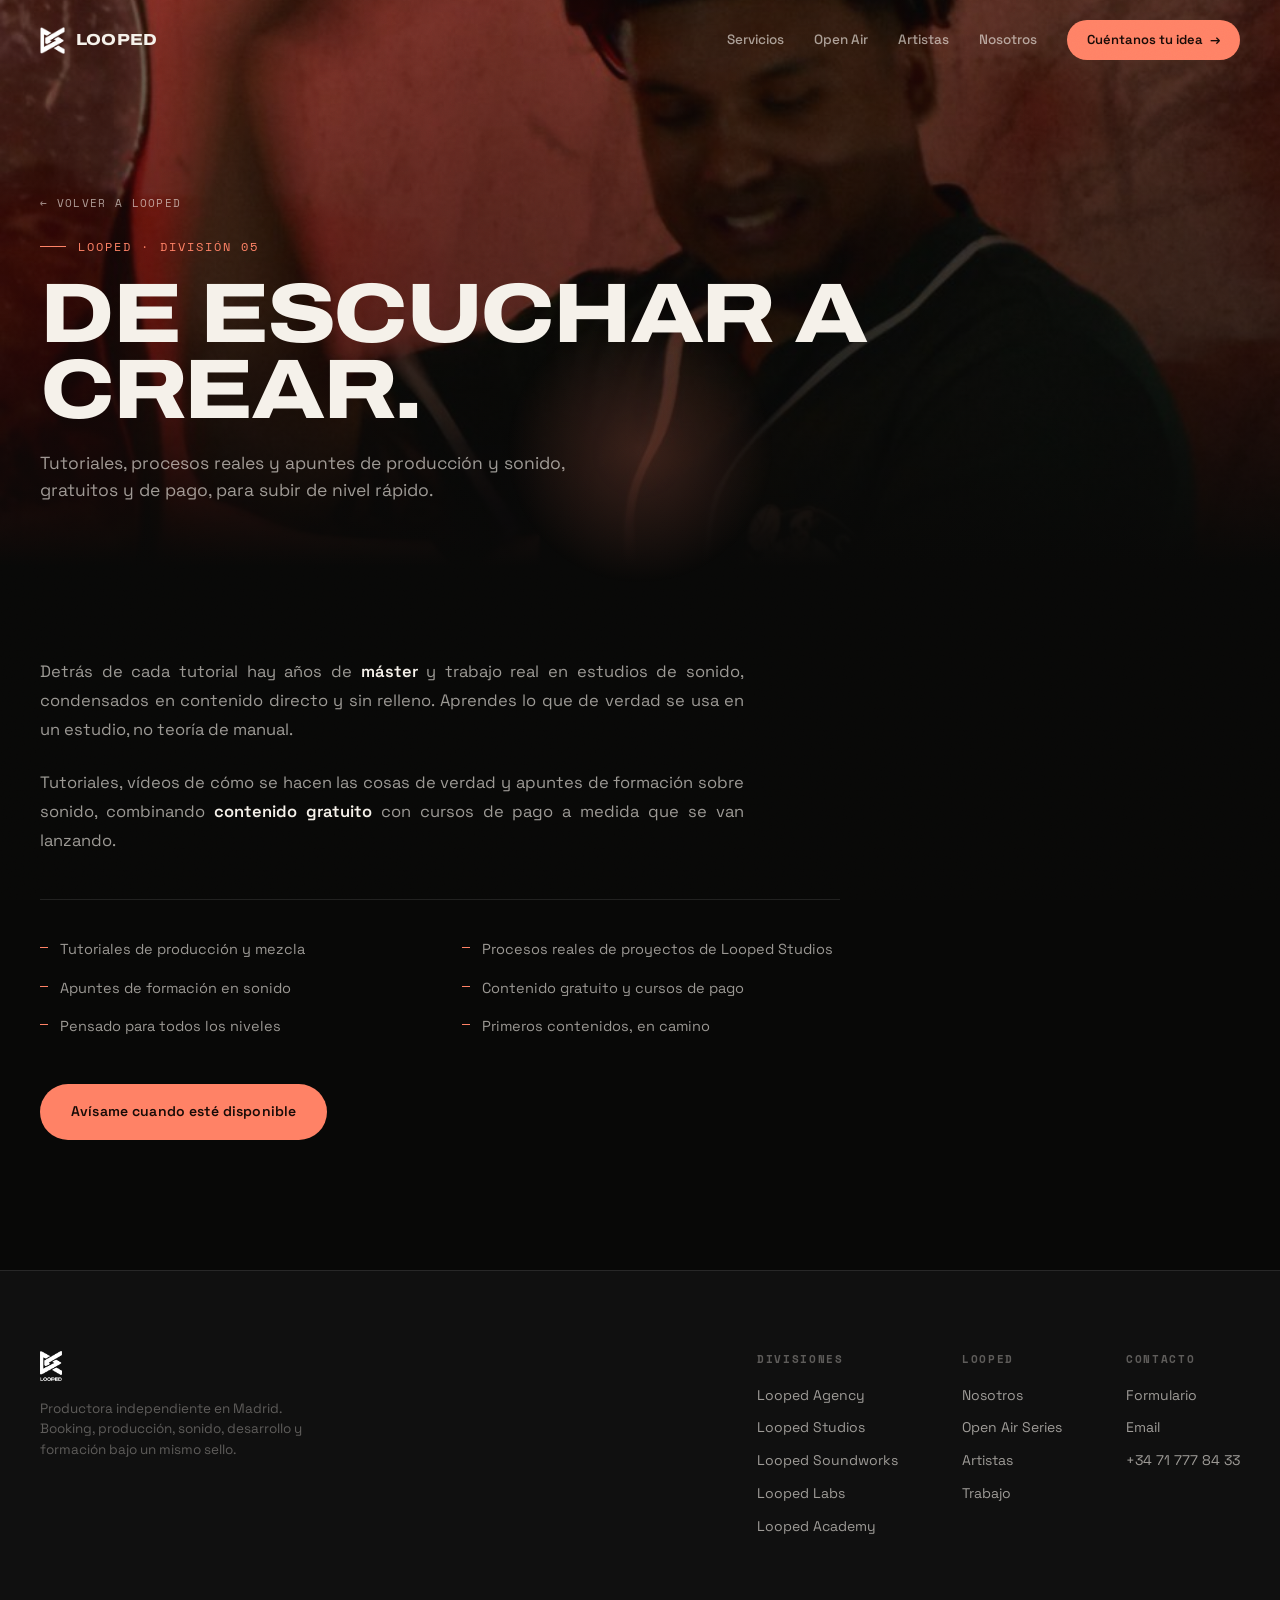
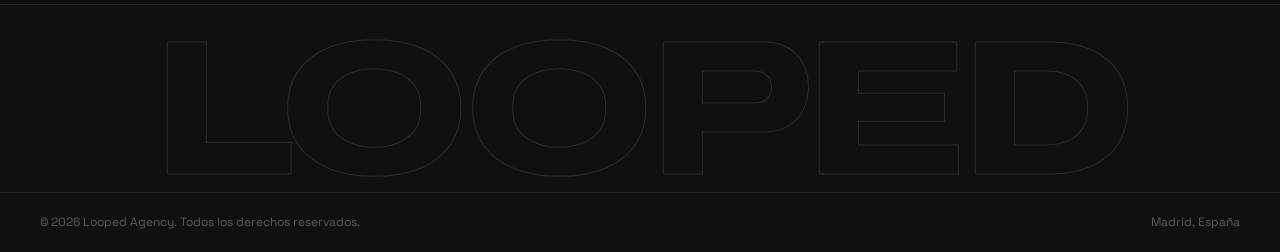
==== commit 43b5b577: "Rediseña la web con fotos reales de eventos, pagina Nosotros y Contacto Sistema de diseño nuevo con " ====
--- a/academy.html
+++ b/academy.html
@@ -5,30 +5,33 @@
 <meta name="viewport" content="width=device-width, initial-scale=1.0">
 <title>Looped Academy | Formación en sonido</title>
 <meta name="description" content="Looped Academy, formación en sonido y producción con tutoriales, procesos reales y apuntes gratuitos y de pago.">
+<meta name="theme-color" content="#080807">
+<link rel="icon" href="assets/img/logo-mark.png">
 <link rel="preconnect" href="https://fonts.googleapis.com">
 <link rel="preconnect" href="https://fonts.gstatic.com" crossorigin>
-<link href="https://fonts.googleapis.com/css2?family=Fraunces:ital,opsz,wght@0,9..144,300;0,9..144,500;0,9..144,600;1,9..144,500&family=Space+Grotesk:wght@400;500;600;700&display=swap" rel="stylesheet">
+<link href="https://fonts.googleapis.com/css2?family=Archivo:wdth,wght@75..125,400..900&family=Fraunces:ital,opsz,wght@0,9..144,300;0,9..144,500;1,9..144,300;1,9..144,400&family=Space+Grotesk:wght@400;500;600;700&family=Space+Mono:wght@400;700&display=swap" rel="stylesheet">
 <link rel="stylesheet" href="css/style.css">
 </head>
 <body>
 
+<div class="scroll-progress" id="scrollProgress"></div>
 <div class="grain"></div>
 <div class="cursor-glow" id="cursorGlow"></div>
 
 <header class="site-header" id="siteHeader">
-  <div class="wrap header-inner">
-    <a href="index.html#top" class="brand">
+  <div class="wrap-wide header-inner">
+    <a href="index.html" class="brand">
       <img src="assets/img/logo-mark.png" alt="Looped" class="brand-mark">
       <span class="brand-word">LOOPED</span>
     </a>
     <nav class="main-nav" id="mainNav">
-      <a href="index.html#servicios">Servicios</a>
+      <a href="index.html#ecosistema">Servicios</a>
+      <a href="index.html#openair">Open Air</a>
       <a href="index.html#artistas">Artistas</a>
-      <a href="index.html#proyectos">Proyectos</a>
-      <a href="index.html#nosotros">Nosotros</a>
-      <a href="index.html#contacto" class="nav-cta">Hablemos</a>
+      <a href="nosotros.html">Nosotros</a>
+      <a href="contacto.html" class="nav-cta"><span>Cuéntanos tu idea</span><span class="arrow">&rarr;</span></a>
     </nav>
-    <button class="burger" id="burger" aria-label="Abrir menú">
+    <button class="burger" id="burger" aria-label="Abrir menú" aria-expanded="false">
       <span></span><span></span><span></span>
     </button>
   </div>
@@ -36,10 +39,11 @@
 
 <main id="top">
 
-  <section class="section subhero">
+  <section class="subhero subhero--photo">
+    <div class="subhero-bg"><img src="assets/img/galeria/g-03.jpg" alt="" aria-hidden="true"></div>
     <div class="wrap">
-      <a href="index.html#servicios" class="subhero-back reveal">← Volver a Looped</a>
-      <p class="eyebrow reveal">Looped · División 05</p>
+      <a href="index.html#ecosistema" class="subhero-back reveal">← Volver a Looped</a>
+      <p class="section-label reveal">Looped · División 05</p>
       <h1 class="hero-title reveal" style="max-width:20ch;">De escuchar a crear.</h1>
       <p class="hero-sub reveal">Tutoriales, procesos reales y apuntes de producción y sonido, gratuitos y de pago, para subir de nivel rápido.</p>
     </div>
@@ -60,7 +64,7 @@
       </ul>
 
       <div class="division-actions reveal">
-        <a href="index.html#contacto" class="btn btn-primary"><span>Avísame cuando esté disponible</span></a>
+        <a href="contacto.html" class="btn btn-primary"><span>Avísame cuando esté disponible</span></a>
       </div>
     </div>
   </section>
@@ -71,7 +75,7 @@
   <div class="wrap footer-inner">
     <div class="footer-brand">
       <img src="assets/img/logo-blanco.png" alt="Looped">
-      <p>Productora independiente en Madrid.</p>
+      <p>Productora independiente en Madrid. Booking, producción, sonido, desarrollo y formación bajo un mismo sello.</p>
     </div>
     <div class="footer-cols">
       <div>
@@ -84,19 +88,23 @@
       </div>
       <div>
         <h4>Looped</h4>
-        <a href="index.html#nosotros">Nosotros</a>
+        <a href="nosotros.html">Nosotros</a>
+        <a href="index.html#openair">Open Air Series</a>
         <a href="index.html#artistas">Artistas</a>
-        <a href="index.html#proyectos">Proyectos</a>
-        <a href="index.html#contacto">Contacto</a>
+        <a href="index.html#proyectos">Trabajo</a>
       </div>
       <div>
-        <h4>Social</h4>
+        <h4>Contacto</h4>
+        <a href="contacto.html">Formulario</a>
         <a href="mailto:loopedagency@jorgeaguileravillegas.com">Email</a>
+        <a href="tel:+34717778433">+34 71 777 84 33</a>
       </div>
     </div>
   </div>
-  <div class="wrap footer-bottom">
-    <p>© <span id="year"></span> Looped Agency. Todos los derechos reservados.</p>
+  <div class="footer-wordmark" aria-hidden="true"><p>LOOPED</p></div>
+  <div class="footer-bottom">
+    <p>&copy; <span id="year"></span> Looped Agency. Todos los derechos reservados.</p>
+    <p>Madrid, España</p>
   </div>
 </footer>
 
--- a/css/style.css
+++ b/css/style.css
@@ -1,26 +1,37 @@
-/* ============================================
-   LOOPED — Design tokens & theme system
-   Two demo palettes toggled via [data-theme] on <html>
-   ============================================ */
+/* ============================================================
+   LOOPED — Sistema de diseño
+   Paleta salmón/coral sobre negro. Display expandido + serif
+   italic de acento + mono para metadatos.
+   ============================================================ */
 
 :root{
-  --font-display:'Fraunces', serif;
+  --font-display:'Archivo', 'Space Grotesk', sans-serif;
+  --font-serif:'Fraunces', serif;
   --font-sans:'Space Grotesk', sans-serif;
+  --font-mono:'Space Mono', ui-monospace, monospace;
 
   --radius:14px;
+  --radius-lg:22px;
   --ease:cubic-bezier(.16,.84,.44,1);
-
-  --bg:#0a0a0a;
-  --bg-alt:#131313;
-  --bg-card:#161616;
+  --ease-out:cubic-bezier(.22,1,.36,1);
+
+  --bg:#080807;
+  --bg-alt:#101010;
+  --bg-card:#161615;
+  --bg-raise:#1d1d1c;
   --line:rgba(255,255,255,.1);
-  --fg:#f3efe9;
-  --fg-dim:rgba(243,239,233,.62);
-  --fg-faint:rgba(243,239,233,.35);
+  --line-strong:rgba(255,255,255,.2);
+  --fg:#f5f1ea;
+  --fg-dim:rgba(245,241,234,.62);
+  --fg-faint:rgba(245,241,234,.34);
 
   --accent:#ff8266;
   --accent-2:#ffb199;
-  --accent-contrast:#1a0d09;
+  --accent-deep:#e2543a;
+  --accent-contrast:#180b07;
+
+  --shell:1320px;
+  --gutter:40px;
 }
 
 *,*::before,*::after{ box-sizing:border-box; }
@@ -31,58 +42,117 @@
   color:var(--fg);
   font-family:var(--font-sans);
   font-size:16px;
-  line-height:1.5;
+  line-height:1.55;
   -webkit-font-smoothing:antialiased;
   overflow-x:hidden;
 }
-p{ text-align:justify; text-justify:inter-word; }
+body.is-locked{ overflow:hidden; }
+p{ text-align:justify; text-justify:inter-word; hyphens:auto; -webkit-hyphens:auto; }
+/* en columnas estrechas la justificación abre huecos feos, ahí va a la izquierda */
+.service-card p, .project-copy p, .cred p, .process-step p, .team-card-bio,
+.artist-card p, .founder-card p.founder-bio, .stat p, .footer-brand p, .check small,
+.oa-note, .form-note, .form-status, .artists-note, .hero-sub, .section-intro,
+.contact-copy p, .division-cross p, .faq-a-inner p{ text-align:left; hyphens:manual; }
 img{ max-width:100%; display:block; }
 a{ color:inherit; text-decoration:none; }
 ul{ list-style:none; margin:0; padding:0; }
-.wrap{ max-width:1240px; margin:0 auto; padding:0 32px; }
+button{ font:inherit; }
+.wrap{ max-width:var(--shell); margin:0 auto; padding:0 var(--gutter); }
+.wrap-wide{ max-width:1600px; margin:0 auto; padding:0 var(--gutter); }
 
 ::selection{ background:var(--accent); color:var(--accent-contrast); }
 
-/* film grain */
+:focus-visible{ outline:2px solid var(--accent); outline-offset:3px; border-radius:4px; }
+
+/* los anclajes no deben quedar debajo del header fijo */
+[id]{ scroll-margin-top:100px; }
+
+/* ---------- helpers tipográficos ---------- */
+.display{
+  font-family:var(--font-display);
+  font-weight:800;
+  font-stretch:118%;
+  text-transform:uppercase;
+  letter-spacing:-.02em;
+  line-height:.92;
+  margin:0;
+}
+.mono{
+  font-family:var(--font-mono);
+  font-size:11.5px;
+  letter-spacing:.16em;
+  text-transform:uppercase;
+}
+.serif-em{ font-family:var(--font-serif); font-style:italic; font-weight:400; text-transform:none; letter-spacing:-.01em; }
+.accent{ color:var(--accent); }
+
+/* ---------- grano + glow ---------- */
 .grain{
   position:fixed; inset:0; z-index:998; pointer-events:none;
-  opacity:.05; mix-blend-mode:overlay;
-  background-image:url("data:image/svg+xml,%3Csvg xmlns='http://www.w3.org/2000/svg' width='120' height='120'%3E%3Cfilter id='n'%3E%3CfeTurbulence type='fractalNoise' baseFrequency='0.9' numOctaves='2' stitchTiles='stitch'/%3E%3C/filter%3E%3Crect width='100%25' height='100%25' filter='url(%23n)'/%3E%3C/svg%3E");
-}
-
+  opacity:.055; mix-blend-mode:overlay;
+  background-image:url("data:image/svg+xml,%3Csvg xmlns='http://www.w3.org/2000/svg' width='140' height='140'%3E%3Cfilter id='n'%3E%3CfeTurbulence type='fractalNoise' baseFrequency='0.85' numOctaves='2' stitchTiles='stitch'/%3E%3C/filter%3E%3Crect width='100%25' height='100%25' filter='url(%23n)'/%3E%3C/svg%3E");
+}
 .cursor-glow{
-  position:fixed; top:0; left:0; width:520px; height:520px;
-  margin-left:-260px; margin-top:-260px;
+  position:fixed; top:0; left:0; width:270px; height:270px;
+  margin-left:-135px; margin-top:-135px;
   border-radius:50%; pointer-events:none; z-index:1;
-  background:radial-gradient(circle, color-mix(in srgb, var(--accent) 22%, transparent) 0%, transparent 70%);
+  background:radial-gradient(circle, color-mix(in srgb, var(--accent) 20%, transparent) 0%, transparent 70%);
   transform:translate(var(--x,50vw), var(--y,50vh));
   transition:opacity .4s var(--ease);
   will-change:transform;
 }
 
-/* ============ header ============ */
+/* ---------- barra de progreso de scroll ---------- */
+.scroll-progress{
+  position:fixed; top:0; left:0; height:2px; z-index:120;
+  width:100%; transform:scaleX(0); transform-origin:0 50%;
+  background:linear-gradient(90deg, var(--accent-deep), var(--accent), var(--accent-2));
+}
+
+/* ============================================================
+   PRELOADER
+   ============================================================ */
+.preloader{
+  position:fixed; inset:0; z-index:2000; background:var(--bg);
+  display:flex; align-items:center; justify-content:center; flex-direction:column; gap:26px;
+  transition:opacity .7s var(--ease), visibility .7s;
+}
+.preloader.done{ opacity:0; visibility:hidden; }
+.preloader img{ width:64px; opacity:0; animation:preIn .9s var(--ease-out) forwards; }
+.pre-bar{ width:min(280px,50vw); height:2px; background:var(--line); overflow:hidden; }
+.pre-bar span{ display:block; height:100%; width:0; background:var(--accent); transition:width .2s linear; }
+.pre-count{ color:var(--fg-faint); }
+@keyframes preIn{ from{ opacity:0; transform:translateY(14px) scale(.94);} to{ opacity:1; transform:none;} }
+
+/* ============================================================
+   HEADER
+   ============================================================ */
 .site-header{
   position:fixed; top:0; left:0; right:0; z-index:100;
-  padding:22px 0;
-  transition:padding .35s var(--ease), background .35s var(--ease), border-color .35s var(--ease);
+  padding:20px 0;
+  transition:padding .35s var(--ease), transform .45s var(--ease), border-color .35s var(--ease);
   border-bottom:1px solid transparent;
 }
-.site-header.scrolled{
-  padding:14px 0;
-  background:rgba(10,10,10,.72);
-  backdrop-filter:blur(14px);
-  border-bottom:1px solid var(--line);
-}
-.header-inner{ display:flex; align-items:center; justify-content:space-between; }
-.brand{ display:flex; align-items:center; gap:10px; }
-.brand-mark{ height:28px; width:auto; }
-.brand-word{ font-family:var(--font-sans); font-weight:700; letter-spacing:.06em; font-size:15px; }
-
-.main-nav{ display:flex; align-items:center; gap:34px; }
+.site-header::before{
+  content:''; position:absolute; inset:0; z-index:-1;
+  background:rgba(8,8,7,.78); backdrop-filter:blur(16px) saturate(120%);
+  opacity:0; transition:opacity .35s var(--ease);
+}
+.site-header.scrolled{ padding:12px 0; border-bottom:1px solid var(--line); }
+.site-header.scrolled::before{ opacity:1; }
+.site-header.hidden{ transform:translateY(-105%); }
+.header-inner{ display:flex; align-items:center; justify-content:space-between; gap:24px; }
+.brand{ display:flex; align-items:center; gap:11px; }
+.brand-mark{ height:27px; width:auto; }
+.brand-word{
+  font-family:var(--font-display); font-weight:800; font-stretch:115%;
+  letter-spacing:.02em; font-size:16px;
+}
+
+.main-nav{ display:flex; align-items:center; gap:30px; }
 .main-nav a{
-  font-size:14px; font-weight:500; color:var(--fg-dim);
-  position:relative; padding:4px 0;
-  transition:color .25s var(--ease);
+  font-size:13.5px; font-weight:500; color:var(--fg-dim);
+  position:relative; padding:4px 0; transition:color .25s var(--ease);
 }
 .main-nav a:hover{ color:var(--fg); }
 .main-nav a:not(.nav-cta)::after{
@@ -90,49 +160,110 @@
   background:var(--accent); transition:right .3s var(--ease);
 }
 .main-nav a:not(.nav-cta):hover::after{ right:0; }
-.nav-cta{
+.main-nav a.is-current{ color:var(--fg); }
+.main-nav a.is-current:not(.nav-cta)::after{ right:0; }
+.main-nav .nav-cta{
   background:var(--accent); color:var(--accent-contrast) !important;
-  padding:9px 20px; border-radius:999px; font-weight:600;
-  transition:transform .25s var(--ease), box-shadow .25s var(--ease);
-}
-.nav-cta:hover{ transform:translateY(-2px); box-shadow:0 8px 24px color-mix(in srgb, var(--accent) 45%, transparent); }
-
-.burger{ display:none; flex-direction:column; justify-content:center; gap:5px; width:32px; height:32px; background:none; border:none; cursor:pointer; }
+  padding:10px 20px; border-radius:999px; font-weight:600; font-size:13px;
+  display:inline-flex; align-items:center; gap:7px; white-space:nowrap;
+  transition:transform .25s var(--ease), box-shadow .25s var(--ease), background .25s var(--ease);
+}
+.main-nav .nav-cta:hover{ transform:translateY(-2px); background:var(--accent-2); box-shadow:0 10px 26px color-mix(in srgb, var(--accent) 42%, transparent); }
+.main-nav .nav-cta .arrow{ transition:transform .25s var(--ease); }
+.main-nav .nav-cta:hover .arrow{ transform:translateX(3px); }
+
+.burger{ display:none; flex-direction:column; justify-content:center; gap:5px; width:34px; height:34px; background:none; border:none; cursor:pointer; }
 .burger span{ height:2px; width:100%; background:var(--fg); transition:.3s var(--ease); }
 
-/* ============ hero ============ */
+/* ============================================================
+   HERO
+   ============================================================ */
 .hero{
-  position:relative; min-height:100vh; display:flex; align-items:flex-end;
-  overflow:hidden;
-}
-.hero-bg{ position:absolute; inset:0; z-index:0; }
-.hero-bg img{ width:100%; height:100%; object-fit:cover; object-position:72% 40%; transform:scale(1.08); }
+  position:relative; min-height:100svh; display:flex; align-items:flex-end;
+  overflow:hidden; isolation:isolate;
+}
+.hero-slides{ position:absolute; inset:0; z-index:0; background:#000; }
+.hero-slide{
+  position:absolute; inset:0; opacity:0;
+  transition:opacity 1.5s var(--ease);
+}
+.hero-slide.active{ opacity:1; }
+.hero-slide img{
+  width:100%; height:100%; object-fit:cover;
+  transform:scale(1.06);
+}
+.hero-slide.active img{ animation:kenburns 9s linear forwards; }
+@keyframes kenburns{ from{ transform:scale(1.04); } to{ transform:scale(1.14); } }
 .hero-overlay{
-  position:absolute; inset:0;
+  position:absolute; inset:0; z-index:1; pointer-events:none;
   background:
-    linear-gradient(0deg, var(--bg) 2%, rgba(10,10,10,.35) 45%, rgba(10,10,10,.15) 70%),
-    linear-gradient(100deg, rgba(10,10,10,.75) 0%, rgba(10,10,10,.15) 55%);
-}
-.hero-content{ position:relative; z-index:2; padding-bottom:120px; padding-top:180px; }
-.eyebrow{
-  font-size:13px; font-weight:600; letter-spacing:.14em; text-transform:uppercase;
-  color:var(--accent); margin:0 0 18px;
-}
+    linear-gradient(0deg, var(--bg) 1%, rgba(8,8,7,.5) 42%, rgba(8,8,7,.18) 72%),
+    linear-gradient(100deg, rgba(8,8,7,.88) 0%, rgba(8,8,7,.26) 62%);
+}
+.hero-vignette{
+  position:absolute; inset:0; z-index:1; pointer-events:none;
+  box-shadow:inset 0 0 220px 40px rgba(0,0,0,.55);
+}
+
+.hero-content{ position:relative; z-index:3; padding-bottom:110px; padding-top:170px; width:100%; }
+
+/* indicador propio de Looped: un bucle que se cierra con cada imagen */
+.hero-loop{
+  display:inline-flex; align-items:center; gap:11px; margin-bottom:26px;
+  padding:6px 16px 6px 7px; border:1px solid var(--line-strong); border-radius:999px;
+  background:rgba(8,8,7,.42); backdrop-filter:blur(8px);
+}
+.loop-ring{ width:24px; height:24px; flex:none; transform:rotate(-90deg); }
+.loop-ring circle{ fill:none; stroke-width:2.4; }
+.loop-ring .bg{ stroke:rgba(255,255,255,.18); }
+.loop-ring .fg{
+  stroke:var(--accent); stroke-linecap:round;
+  stroke-dasharray:97.4; stroke-dashoffset:97.4;
+}
+.hero-loop.run .loop-ring .fg{ animation:loopfill var(--loop-dur,6.2s) linear forwards; }
+@keyframes loopfill{ from{ stroke-dashoffset:97.4; } to{ stroke-dashoffset:0; } }
+.hero-loop .label{ color:var(--fg-dim); }
+.hero-loop .idx{ color:var(--accent); font-variant-numeric:tabular-nums; }
+.hero-loop .idx b{ font-weight:700; }
+.hero-loop .sep{ color:var(--fg-faint); }
+
 .hero-title{
-  font-family:var(--font-display); font-weight:500; font-size:clamp(2.6rem,7vw,5.6rem);
-  line-height:1.02; margin:0 0 26px; max-width:16ch;
-}
-.hero-title span{ display:block; }
-.hero-title em{ font-style:italic; color:var(--accent); }
-.hero-sub{ font-size:18px; color:var(--fg-dim); max-width:46ch; margin:0 0 40px; }
-.hero-actions{ display:flex; gap:16px; flex-wrap:wrap; }
-
-.scroll-cue{
-  position:absolute; right:40px; bottom:36px; z-index:2;
-  display:flex; flex-direction:column; align-items:center; gap:10px;
-}
+  font-family:var(--font-display); font-weight:800; font-stretch:118%;
+  text-transform:uppercase; letter-spacing:-.028em; line-height:.9;
+  font-size:clamp(2.5rem, 8.4vw, 8.2rem);
+  margin:0 0 28px; max-width:15ch;
+}
+/* padding + margen negativo para que la máscara no corte tildes ni acentos */
+.hero-title .line{ display:block; overflow:hidden; padding-top:.14em; margin-top:-.14em; }
+.hero-title .line > span{ display:block; transform:translateY(105%); transition:transform 1s var(--ease-out); }
+.hero.loaded .hero-title .line > span{ transform:translateY(0); }
+.hero.loaded .hero-title .line:nth-child(2) > span{ transition-delay:.1s; }
+.hero.loaded .hero-title .line:nth-child(3) > span{ transition-delay:.2s; }
+.hero-title em{
+  font-family:var(--font-serif); font-style:italic; font-weight:300;
+  text-transform:none; color:var(--accent); font-stretch:normal; letter-spacing:-.02em;
+}
+
+.hero-sub{ font-size:17.5px; color:var(--fg-dim); max-width:48ch; margin:0 0 38px; text-align:left; }
+.hero-actions{ display:flex; gap:14px; flex-wrap:wrap; align-items:center; }
+
+.hero-foot{
+  position:absolute; left:0; right:0; bottom:30px; z-index:3;
+  display:flex; align-items:flex-end; justify-content:space-between; gap:30px;
+}
+.hero-caption{ display:flex; flex-direction:column; gap:4px; }
+.hero-caption .mono{ color:var(--fg-faint); }
+.hero-caption strong{ font-size:14px; font-weight:600; color:var(--fg); letter-spacing:.01em; }
+.hero-dots{ display:flex; gap:9px; align-items:center; }
+.hero-dots button{
+  width:30px; height:3px; border:none; padding:0; cursor:pointer; border-radius:2px;
+  background:rgba(255,255,255,.26); transition:background .3s var(--ease), width .3s var(--ease);
+}
+.hero-dots button.on{ background:var(--accent); width:52px; }
+
+.scroll-cue{ display:flex; flex-direction:column; align-items:center; gap:9px; }
 .scroll-cue span{
-  width:1px; height:52px; background:linear-gradient(var(--fg-faint), transparent);
+  width:1px; height:46px; background:linear-gradient(var(--fg-faint), transparent);
   position:relative; overflow:hidden;
 }
 .scroll-cue span::after{
@@ -140,156 +271,483 @@
   background:var(--accent); animation:scrollcue 2.2s var(--ease) infinite;
 }
 @keyframes scrollcue{ to{ top:100%; } }
-.scroll-cue p{ writing-mode:vertical-rl; font-size:11px; letter-spacing:.2em; color:var(--fg-faint); margin:0; }
-
-/* buttons */
+.scroll-cue p{ writing-mode:vertical-rl; font-size:10.5px; letter-spacing:.22em; color:var(--fg-faint); margin:0; font-family:var(--font-mono); text-transform:uppercase; }
+
+/* ============================================================
+   BOTONES
+   ============================================================ */
 .btn{
-  display:inline-flex; align-items:center; justify-content:center;
+  display:inline-flex; align-items:center; justify-content:center; gap:9px;
   border-radius:999px; padding:16px 30px; font-weight:600; font-size:14px;
-  letter-spacing:.02em; cursor:pointer; border:1px solid transparent;
+  letter-spacing:.01em; cursor:pointer; border:1px solid transparent;
   position:relative; overflow:hidden; isolation:isolate;
-  transition:transform .3s var(--ease), border-color .3s var(--ease), color .3s var(--ease);
+  transition:transform .3s var(--ease), border-color .3s var(--ease), color .3s var(--ease), background .3s var(--ease);
 }
 .btn span{ position:relative; z-index:1; }
+.btn .arrow{ position:relative; z-index:1; transition:transform .3s var(--ease); }
+.btn:hover .arrow{ transform:translateX(4px); }
 .btn-primary{ background:var(--accent); color:var(--accent-contrast); }
-.btn-primary:hover{ transform:translateY(-3px); box-shadow:0 14px 30px color-mix(in srgb, var(--accent) 40%, transparent); }
-.btn-ghost{ border-color:var(--line); color:var(--fg); }
+.btn-primary:hover{ transform:translateY(-3px); background:var(--accent-2); box-shadow:0 16px 34px color-mix(in srgb, var(--accent) 38%, transparent); }
+.btn-ghost{ border-color:var(--line-strong); color:var(--fg); background:rgba(255,255,255,.02); }
 .btn-ghost:hover{ border-color:var(--accent); color:var(--accent); }
 .btn-small{ padding:12px 22px; font-size:13px; }
 .btn-full{ width:100%; }
-
-/* ============ marquee ============ */
+.btn[disabled]{ opacity:.5; pointer-events:none; }
+
+/* ============================================================
+   MARQUEE
+   ============================================================ */
 .marquee{
   border-top:1px solid var(--line); border-bottom:1px solid var(--line);
-  overflow:hidden; white-space:nowrap; padding:18px 0; background:var(--bg-alt);
-}
-.marquee-track{ display:inline-flex; gap:22px; animation:marquee 26s linear infinite; }
+  overflow:hidden; white-space:nowrap; padding:16px 0; background:var(--bg-alt);
+  position:relative; z-index:2;
+}
+.marquee-track{ display:inline-flex; gap:26px; align-items:center; animation:marquee 30s linear infinite; }
 .marquee-track span{
-  font-family:var(--font-display); font-style:italic; font-size:20px; color:var(--fg-faint);
-}
-.marquee-track span:nth-child(4n+1){ color:var(--accent); font-style:normal; font-family:var(--font-sans); font-weight:700; letter-spacing:.04em; }
+  font-family:var(--font-display); font-weight:800; font-stretch:112%;
+  text-transform:uppercase; font-size:17px; letter-spacing:.01em; color:var(--fg);
+}
+.marquee-track span.dot{ color:var(--accent); font-size:26px; line-height:0; position:relative; top:-1px; }
+.marquee-track span.soft{
+  font-family:var(--font-serif); font-style:italic; font-weight:300; text-transform:none;
+  color:var(--fg-faint); font-size:20px; font-stretch:normal;
+}
 @keyframes marquee{ from{ transform:translateX(0); } to{ transform:translateX(-25%); } }
 
-/* ============ sections generic ============ */
-.section{ padding:130px 0; }
+/* ============================================================
+   SECCIONES GENÉRICAS
+   ============================================================ */
+.section{ padding:130px 0; position:relative; }
+.section-tight{ padding:92px 0; }
+.section-head{ display:flex; align-items:flex-end; justify-content:space-between; gap:40px; flex-wrap:wrap; margin-bottom:56px; }
 .section-label{
-  font-size:13px; font-weight:600; letter-spacing:.14em; text-transform:uppercase;
-  color:var(--accent); margin:0 0 18px;
-}
+  font-family:var(--font-mono); font-size:11.5px; letter-spacing:.18em; text-transform:uppercase;
+  color:var(--accent); margin:0 0 20px; display:flex; align-items:center; gap:12px;
+}
+.section-label::before{ content:''; width:26px; height:1px; background:var(--accent); }
 .section-title{
-  font-family:var(--font-display); font-weight:500; font-size:clamp(2rem,4vw,3.2rem);
-  line-height:1.12; margin:0 0 20px; max-width:20ch;
-}
-
-/* manifesto */
-.manifesto-grid{ max-width:900px; }
+  font-family:var(--font-display); font-weight:800; font-stretch:116%;
+  text-transform:uppercase; letter-spacing:-.024em; line-height:.94;
+  font-size:clamp(2rem,5.4vw,4.4rem); margin:0; max-width:16ch;
+}
+.section-title em{
+  font-family:var(--font-serif); font-style:italic; font-weight:300; text-transform:none;
+  color:var(--accent); font-stretch:normal; letter-spacing:-.02em;
+}
+.section-intro{ color:var(--fg-dim); font-size:16px; max-width:44ch; margin:0; }
+
+/* ============================================================
+   MANIFIESTO + STATS
+   ============================================================ */
+.manifesto-grid{ max-width:1000px; }
 .manifesto-text{
-  font-family:var(--font-display); font-weight:400; font-size:clamp(1.5rem,3.4vw,2.5rem);
-  line-height:1.35; color:var(--fg-dim);
-}
-.manifesto-text strong{ color:var(--fg); font-weight:600; }
+  font-family:var(--font-serif); font-weight:300; font-size:clamp(1.5rem,3.6vw,2.9rem);
+  line-height:1.28; color:var(--fg-dim); margin:0; letter-spacing:-.015em; text-align:left;
+}
+.manifesto-text strong{ color:var(--fg); font-weight:500; }
+.manifesto-text em{ color:var(--accent); font-style:italic; }
 .manifesto-credential{
-  font-size:15px; color:var(--fg-dim); max-width:56ch; margin:26px 0 0;
-  padding-left:18px; border-left:2px solid var(--accent);
+  font-size:15px; color:var(--fg-dim); max-width:58ch; margin:34px 0 0;
+  padding-left:20px; border-left:2px solid var(--accent);
 }
 .manifesto-credential strong{ color:var(--fg); font-weight:600; }
 .stats-row{
-  margin-top:90px; display:grid; grid-template-columns:repeat(4,1fr); gap:30px;
+  margin-top:86px; display:grid; grid-template-columns:repeat(4,1fr); gap:30px;
   border-top:1px solid var(--line); padding-top:44px;
 }
-.stat p{ margin:8px 0 0; color:var(--fg-dim); font-size:14px; }
-.stat-number{ font-family:var(--font-display); font-size:clamp(2.4rem,4vw,3.6rem); color:var(--fg); }
-.stat-plus{ font-family:var(--font-display); font-size:2rem; color:var(--accent); }
-
-/* services */
+.stat p{ margin:8px 0 0; color:var(--fg-dim); font-size:13.5px; text-align:left; }
+.stat-number{
+  font-family:var(--font-display); font-weight:800; font-stretch:112%;
+  font-size:clamp(2.4rem,4.4vw,3.8rem); color:var(--fg); line-height:1; letter-spacing:-.03em;
+  font-variant-numeric:tabular-nums;
+}
+.stat-plus{ font-family:var(--font-display); font-weight:800; font-size:1.9rem; color:var(--accent); }
+
+/* ============================================================
+   ECOSISTEMA (servicios)
+   ============================================================ */
 .services-grid{
   display:grid; grid-template-columns:repeat(3,1fr); gap:1px;
-  background:var(--line); border:1px solid var(--line); border-radius:var(--radius); overflow:hidden;
-  margin-top:60px;
+  background:var(--line); border:1px solid var(--line); border-radius:var(--radius-lg); overflow:hidden;
 }
 .service-card{
-  background:var(--bg-card); padding:40px 32px; min-height:260px;
+  background:var(--bg-card); padding:38px 32px 32px; min-height:280px;
   display:flex; flex-direction:column; justify-content:space-between;
-  transition:background .35s var(--ease);
-}
-.service-card:hover{ background:var(--bg-alt); }
+  position:relative; overflow:hidden; isolation:isolate;
+  transition:background .4s var(--ease);
+}
+.service-card::before{
+  content:''; position:absolute; inset:0; z-index:-2;
+  background-image:var(--media); background-size:cover; background-position:center;
+  opacity:0; transform:scale(1.1); transition:opacity .6s var(--ease), transform 1s var(--ease);
+}
+.service-card::after{
+  content:''; position:absolute; inset:0; z-index:-1;
+  background:linear-gradient(180deg, rgba(8,8,7,.5), rgba(8,8,7,.84));
+  opacity:0; transition:opacity .6s var(--ease);
+}
+.service-card[data-media]:hover::before{ opacity:.85; transform:scale(1); }
+.service-card[data-media]:hover::after{ opacity:1; }
+.service-card:hover{ background:var(--bg-raise); }
 .service-card--wide{ grid-column:span 2; }
-.service-head{ display:flex; flex-direction:column; gap:26px; }
-.service-index{ font-family:var(--font-display); font-style:italic; color:var(--accent); font-size:15px; }
-.service-card h3{ font-family:var(--font-display); font-weight:500; font-size:1.5rem; margin:0; }
+/* seis tarjetas, la sexta es la salida a contacto para no dejar la rejilla coja */
+.services-grid--six .service-card{ min-height:238px; }
+.service-card--cta{
+  background:linear-gradient(150deg, color-mix(in srgb, var(--accent) 14%, var(--bg-card)), var(--bg-card) 62%);
+}
+.service-card--cta h3{ color:var(--accent); }
+.service-card--cta h3 small{ color:var(--fg-dim); }
+.service-card--cta .service-index{ color:var(--fg-faint); }
+.service-card--cta:hover{ background:linear-gradient(150deg, color-mix(in srgb, var(--accent) 22%, var(--bg-card)), var(--bg-raise) 62%); }
+.service-card--cta .service-more{ color:var(--accent); }
+.service-head{ display:flex; flex-direction:column; gap:22px; }
+.service-index{ font-family:var(--font-mono); font-size:11.5px; letter-spacing:.16em; color:var(--accent); }
+.service-card h3{
+  font-family:var(--font-display); font-weight:800; font-stretch:112%; text-transform:uppercase;
+  font-size:1.42rem; letter-spacing:-.02em; margin:0; line-height:1;
+}
+.service-card h3 small{ display:block; font-family:var(--font-serif); font-style:italic; font-weight:300; text-transform:none; font-size:.95rem; color:var(--accent); letter-spacing:0; margin-top:7px; font-stretch:normal; }
 .service-card p{ color:var(--fg-dim); font-size:14.5px; margin:18px 0 26px; }
 .service-tag{
-  align-self:flex-start; font-size:11.5px; font-weight:600; letter-spacing:.06em; text-transform:uppercase;
-  color:var(--fg-faint); border:1px solid var(--line); border-radius:999px; padding:6px 14px;
+  align-self:flex-start; font-family:var(--font-mono); font-size:10.5px; letter-spacing:.12em; text-transform:uppercase;
+  color:var(--fg-faint); border:1px solid var(--line); border-radius:999px; padding:6px 13px;
 }
 .service-foot{ display:flex; align-items:center; justify-content:space-between; gap:14px; }
 .service-more{ font-size:12px; font-weight:600; color:var(--fg-faint); white-space:nowrap; transition:color .25s var(--ease), transform .25s var(--ease); }
 .service-card:hover .service-more{ color:var(--accent); transform:translateX(3px); }
-
-/* artists */
-.artists .wrap{ margin-bottom:50px; }
-.artists-rail{
-  display:flex; gap:22px; overflow-x:auto; padding:0 32px 20px; scroll-snap-type:x mandatory;
-  scrollbar-width:none;
-}
-.artists-rail::-webkit-scrollbar{ display:none; }
-.artist-card{ flex:0 0 auto; width:230px; scroll-snap-align:start; }
-.artist-photo{
-  width:230px; height:290px; border-radius:var(--radius); overflow:hidden; background:var(--bg-card);
-}
-.artist-photo img{ width:100%; height:100%; object-fit:cover; filter:grayscale(.5) contrast(1.05); transition:filter .5s var(--ease), transform .6s var(--ease); }
-.artist-card:hover .artist-photo img{ filter:grayscale(0); transform:scale(1.06); }
-.artist-card h3{ font-family:var(--font-display); font-size:1.15rem; font-weight:500; margin:16px 0 2px; }
-.artist-card p{ color:var(--fg-faint); font-size:13px; margin:0; }
-.artists-note{ text-align:center; color:var(--fg-faint); font-size:13.5px; margin-top:10px; }
-
-/* projects */
-.projects-grid{ display:grid; grid-template-columns:1fr 1fr; gap:28px; margin-top:50px; }
+.service-card:hover .service-tag{ border-color:var(--line-strong); color:var(--fg-dim); }
+
+/* ============================================================
+   OPEN AIR SERIES (lista interactiva + escenario)
+   ============================================================ */
+.oa{ background:var(--bg-alt); border-top:1px solid var(--line); border-bottom:1px solid var(--line); }
+.oa-logo{ height:52px; width:auto; margin:0 0 20px; opacity:.9; }
+.oa-body{ display:grid; grid-template-columns:1.05fr .95fr; gap:56px; align-items:start; }
+
+.oa-stage{
+  position:sticky; top:110px; border-radius:var(--radius-lg); overflow:hidden;
+  border:1px solid var(--line); background:#000; aspect-ratio:3/2;
+}
+.oa-stage img{
+  position:absolute; inset:0; width:100%; height:100%; object-fit:cover;
+  opacity:0; transform:scale(1.05); transition:opacity .7s var(--ease), transform 1.2s var(--ease);
+}
+.oa-stage img.on{ opacity:1; transform:scale(1); }
+.oa-stage-grad{ position:absolute; inset:0; background:linear-gradient(0deg, rgba(8,8,7,.78), transparent 55%); pointer-events:none; }
+.oa-stage-meta{ position:absolute; left:24px; right:24px; bottom:20px; display:flex; align-items:flex-end; justify-content:space-between; gap:18px; }
+.oa-stage-meta h4{ font-family:var(--font-display); font-weight:800; font-stretch:112%; text-transform:uppercase; font-size:1.25rem; margin:0; letter-spacing:-.02em; }
+.oa-stage-meta .mono{ color:var(--accent); }
+
+.oa-list{ border-top:1px solid var(--line); }
+.oa-item{
+  width:100%; display:grid; grid-template-columns:auto 1fr auto; align-items:center; gap:18px;
+  padding:19px 4px; border:none; border-bottom:1px solid var(--line); background:none;
+  color:var(--fg-dim); text-align:left; cursor:pointer;
+  transition:color .3s var(--ease), padding .35s var(--ease), background .3s var(--ease);
+}
+.oa-item:hover, .oa-item.on{ color:var(--fg); padding-left:14px; }
+.oa-item.on{ background:linear-gradient(90deg, color-mix(in srgb, var(--accent) 9%, transparent), transparent 70%); }
+.oa-num{ font-family:var(--font-mono); font-size:11px; letter-spacing:.1em; color:var(--fg-faint); transition:color .3s var(--ease); }
+.oa-item.on .oa-num, .oa-item:hover .oa-num{ color:var(--accent); }
+.oa-place{ display:flex; flex-direction:column; gap:2px; min-width:0; }
+.oa-place b{ font-family:var(--font-display); font-weight:700; font-stretch:108%; text-transform:uppercase; font-size:1.02rem; letter-spacing:-.01em; line-height:1.15; }
+.oa-place span{ font-size:12.5px; color:var(--fg-faint); }
+.oa-date{ font-family:var(--font-mono); font-size:11px; letter-spacing:.08em; color:var(--fg-faint); white-space:nowrap; }
+.oa-aside{ margin-top:34px; display:flex; gap:14px; flex-wrap:wrap; align-items:center; }
+.oa-note{ color:var(--fg-faint); font-size:13px; margin:22px 0 0; max-width:52ch; }
+
+/* ============================================================
+   TIRA DE FOTOS
+   ============================================================ */
+.strip{ padding:0; overflow:hidden; }
+.strip-row{ display:flex; gap:14px; width:max-content; padding:7px 0; }
+.strip-row.a{ animation:stripA 62s linear infinite; }
+.strip-row.b{ animation:stripB 74s linear infinite; }
+.strip:hover .strip-row{ animation-play-state:paused; }
+.strip-row figure{ margin:0; width:250px; flex:0 0 auto; border-radius:12px; overflow:hidden; position:relative; background:var(--bg-card); }
+.strip-row img{ width:100%; height:312px; object-fit:cover; filter:grayscale(.28) contrast(1.04); transition:filter .5s var(--ease), transform .8s var(--ease); }
+.strip-row figure:hover img{ filter:none; transform:scale(1.05); }
+@keyframes stripA{ from{ transform:translateX(0);} to{ transform:translateX(-50%);} }
+@keyframes stripB{ from{ transform:translateX(-50%);} to{ transform:translateX(0);} }
+
+/* ============================================================
+   EVENTOS / PROYECTOS
+   ============================================================ */
+.projects-grid{ display:grid; grid-template-columns:repeat(3,1fr); gap:22px; }
 .project-card{
-  background:var(--bg-card); border:1px solid var(--line); border-radius:var(--radius);
-  overflow:hidden; transition:border-color .35s var(--ease);
-}
-.project-card:hover{ border-color:var(--accent); }
+  background:var(--bg-card); border:1px solid var(--line); border-radius:var(--radius-lg);
+  overflow:hidden; transition:border-color .35s var(--ease), transform .45s var(--ease);
+  display:flex; flex-direction:column;
+}
+.project-card:hover{ border-color:color-mix(in srgb, var(--accent) 60%, transparent); transform:translateY(-4px); }
 .project-media{
   aspect-ratio:16/10; display:flex; align-items:center; justify-content:center;
-  background:var(--bg); border-bottom:1px solid var(--line); overflow:hidden;
-}
-.project-media--logo img{ width:56%; }
-.project-media--cover img{ width:100%; height:100%; object-fit:cover; }
-.project-media--pending{ color:var(--fg-faint); font-size:13px; letter-spacing:.04em; }
-.project-copy{ padding:32px; }
-.project-copy h3{ font-family:var(--font-display); font-weight:500; font-size:1.6rem; margin:0 0 14px; }
-.project-copy p{ color:var(--fg-dim); font-size:14.5px; margin:0 0 22px; max-width:46ch; }
-
-/* contact */
-.contact-inner{ display:grid; grid-template-columns:1fr 1fr; gap:80px; }
-.contact-copy p{ color:var(--fg-dim); margin-bottom:34px; max-width:38ch; }
-.contact-list{ display:flex; flex-direction:column; gap:14px; }
-.contact-list a{ font-size:16px; border-bottom:1px solid var(--line); padding-bottom:14px; display:inline-block; transition:color .25s var(--ease), border-color .25s var(--ease); }
-.contact-list a:hover{ color:var(--accent); border-color:var(--accent); }
-
-.contact-form{ display:flex; flex-direction:column; gap:22px; }
+  background:var(--bg); border-bottom:1px solid var(--line); overflow:hidden; position:relative;
+}
+.project-media img{ width:100%; height:100%; object-fit:cover; transition:transform .8s var(--ease); }
+.project-card:hover .project-media img{ transform:scale(1.05); }
+.project-media--logo{ background:#0d0d0c; }
+.project-media--logo img{ width:58%; height:auto; object-fit:contain; }
+.project-badge{
+  position:absolute; top:14px; left:14px; z-index:2;
+  font-family:var(--font-mono); font-size:10px; letter-spacing:.14em; text-transform:uppercase;
+  padding:6px 11px; border-radius:999px; background:rgba(8,8,7,.66); backdrop-filter:blur(6px);
+  border:1px solid var(--line-strong); color:var(--fg-dim);
+}
+.project-copy{ padding:28px 26px 30px; display:flex; flex-direction:column; flex:1; }
+.project-copy h3{ font-family:var(--font-display); font-weight:800; font-stretch:112%; text-transform:uppercase; font-size:1.25rem; margin:0 0 12px; letter-spacing:-.02em; }
+.project-copy p{ color:var(--fg-dim); font-size:14px; margin:0 0 20px; }
+.project-copy .btn{ margin-top:auto; align-self:flex-start; }
+
+/* ============================================================
+   ARTISTAS
+   ============================================================ */
+.artists-rail{
+  display:flex; gap:20px; overflow-x:auto; padding-bottom:22px; scroll-snap-type:x mandatory;
+  scrollbar-width:none;
+  /* alineado con .wrap en pantallas anchas, pero a sangre por la derecha */
+  --rail-pad:max(var(--gutter), calc((100% - var(--shell)) / 2 + var(--gutter)));
+  padding-inline:var(--rail-pad);
+  scroll-padding-inline-start:var(--rail-pad);
+}
+.artists-rail::-webkit-scrollbar{ display:none; }
+.artist-card{ flex:0 0 auto; width:238px; scroll-snap-align:start; }
+.artist-photo{ width:238px; height:300px; border-radius:var(--radius); overflow:hidden; background:var(--bg-card); position:relative; }
+.artist-photo img{ width:100%; height:100%; object-fit:cover; filter:grayscale(.6) contrast(1.06); transition:filter .5s var(--ease), transform .7s var(--ease); }
+.artist-card:hover .artist-photo img{ filter:grayscale(0); transform:scale(1.06); }
+.artist-card h3{ font-family:var(--font-display); font-weight:700; font-stretch:110%; text-transform:uppercase; font-size:1.02rem; margin:15px 0 3px; letter-spacing:-.01em; }
+.artist-card p{ color:var(--fg-faint); font-size:12.5px; margin:0; font-family:var(--font-mono); letter-spacing:.08em; text-transform:uppercase; text-align:left; }
+.artists-note{ text-align:center; color:var(--fg-faint); font-size:13.5px; margin-top:14px; }
+
+/* ============================================================
+   PROCESO — línea de tiempo de sesión (metáfora de DAW)
+   El cabezal avanza con el scroll y va abriendo cada clip.
+   ============================================================ */
+.daw{ --play:0; margin-top:8px; }
+.daw-ruler span.solo{ display:none; }
+.daw-ruler{
+  display:grid; grid-template-columns:repeat(4,1fr); gap:1px;
+  border:1px solid var(--line); border-bottom:none; border-radius:var(--radius-lg) var(--radius-lg) 0 0;
+  background:var(--line); overflow:hidden;
+}
+.daw-ruler span{
+  background:var(--bg-alt); padding:11px 16px 10px;
+  font-family:var(--font-mono); font-size:9.5px; letter-spacing:.16em; text-transform:uppercase;
+  color:var(--fg-faint); position:relative;
+}
+.daw-ruler span::before{
+  content:''; position:absolute; left:0; bottom:0; width:1px; height:9px; background:var(--accent);
+}
+.daw-ruler span::after{
+  content:''; position:absolute; inset:auto 0 0 12px; height:5px;
+  background-image:repeating-linear-gradient(90deg, var(--line-strong) 0 1px, transparent 1px 14px);
+  opacity:.7;
+}
+
+.daw-track{
+  position:relative; display:grid; grid-template-columns:repeat(4,1fr); gap:1px;
+  background:var(--line); border:1px solid var(--line); border-top:none;
+  border-radius:0 0 var(--radius-lg) var(--radius-lg); overflow:hidden;
+}
+.daw-playhead{
+  position:absolute; top:0; bottom:0; left:calc(var(--play) * 100%); width:2px; z-index:5;
+  background:linear-gradient(180deg, var(--accent), color-mix(in srgb, var(--accent) 10%, transparent));
+  pointer-events:none; transition:left .12s linear;
+  box-shadow:0 0 18px color-mix(in srgb, var(--accent) 55%, transparent);
+}
+.daw-playhead::before{
+  content:''; position:absolute; top:-1px; left:50%; transform:translateX(-50%);
+  border-left:6px solid transparent; border-right:6px solid transparent; border-top:8px solid var(--accent);
+}
+
+.daw-clip{
+  background:var(--bg-card); padding:0 0 28px; display:flex; flex-direction:column;
+  position:relative; overflow:hidden; transition:background .45s var(--ease);
+}
+.daw-clip::after{
+  content:''; position:absolute; inset:0; pointer-events:none;
+  background:linear-gradient(180deg, color-mix(in srgb, var(--accent) 12%, transparent), transparent 55%);
+  opacity:0; transition:opacity .5s var(--ease);
+}
+.daw-clip.on{ background:var(--bg-raise); }
+.daw-clip.on::after{ opacity:1; }
+
+.daw-wave{
+  display:flex; align-items:flex-end; gap:2px; height:74px; padding:0 22px;
+  margin-bottom:22px; border-bottom:1px solid var(--line); position:relative; z-index:1;
+}
+.daw-wave b{
+  flex:1; min-width:1px; border-radius:1px; background:rgba(245,241,234,.16);
+  transform-origin:bottom; transition:background .5s var(--ease), opacity .5s var(--ease);
+}
+.daw-clip.on .daw-wave b{ background:var(--accent); opacity:.9; }
+.daw-clip.done .daw-wave b{ background:rgba(255,130,102,.4); }
+
+.daw-body{ padding:0 22px; display:flex; flex-direction:column; gap:12px; flex:1; position:relative; z-index:1; }
+.daw-body .mono{ color:var(--fg-faint); transition:color .4s var(--ease); }
+.daw-clip.on .daw-body .mono{ color:var(--accent); }
+.daw-body h3{
+  font-family:var(--font-display); font-weight:800; font-stretch:112%; text-transform:uppercase;
+  font-size:1.12rem; margin:0; letter-spacing:-.02em; line-height:1.05;
+}
+.daw-body p{ color:var(--fg-dim); font-size:13.8px; margin:0; text-align:left; }
+.daw-meta{
+  margin-top:auto; padding-top:18px; font-family:var(--font-mono); font-size:10px;
+  letter-spacing:.11em; text-transform:uppercase; color:var(--fg-faint);
+  display:flex; align-items:center; gap:8px;
+}
+.daw-meta::before{ content:''; width:14px; height:1px; background:var(--line-strong); }
+.daw-foot{
+  display:flex; align-items:center; justify-content:space-between; gap:20px; flex-wrap:wrap;
+  margin-top:22px; font-family:var(--font-mono); font-size:10px; letter-spacing:.14em;
+  text-transform:uppercase; color:var(--fg-faint);
+}
+.daw-foot .now{ color:var(--accent); }
+
+/* ============================================================
+   CARRUSEL ANCLADO (artistas)
+   ============================================================ */
+.pin{ position:relative; }
+.pin-sticky{
+  position:sticky; top:0; min-height:100svh; display:flex; flex-direction:column;
+  justify-content:center; gap:38px; overflow:hidden; padding:96px 0 56px;
+}
+.pin-head{ display:flex; align-items:flex-end; justify-content:space-between; gap:40px; flex-wrap:wrap; }
+.pin-rail{ display:flex; gap:20px; width:max-content; will-change:transform; }
+.pin-rail{ padding-inline:max(var(--gutter), calc((100vw - var(--shell)) / 2 + var(--gutter))); }
+.pin-progress{ height:2px; background:var(--line); position:relative; }
+.pin-progress i{ position:absolute; inset:0 auto 0 0; width:calc(var(--rail,0) * 100%); background:var(--accent); }
+.pin-hint{
+  display:flex; align-items:center; gap:10px; font-family:var(--font-mono); font-size:10px;
+  letter-spacing:.14em; text-transform:uppercase; color:var(--fg-faint);
+}
+.pin-hint .bar{ width:34px; height:1px; background:var(--accent); }
+
+/* en el carrusel anclado las tarjetas crecen para llenar la pantalla */
+@media (min-width:761px){
+  .pin-rail .artist-card{ width:296px; }
+  .pin-rail .artist-photo{ width:296px; height:396px; }
+  .pin-rail .artist-cta{ width:296px; height:396px; }
+}
+.artist-cta{
+  flex:0 0 auto; width:238px; height:300px; border-radius:var(--radius);
+  border:1px dashed var(--line-strong); display:flex; flex-direction:column;
+  align-items:flex-start; justify-content:flex-end; gap:12px; padding:24px;
+  transition:border-color .3s var(--ease), background .3s var(--ease);
+}
+.artist-cta:hover{ border-color:var(--accent); background:color-mix(in srgb, var(--accent) 7%, transparent); }
+.artist-cta h3{ font-family:var(--font-display); font-weight:800; font-stretch:110%; text-transform:uppercase; font-size:1.05rem; margin:0; letter-spacing:-.01em; }
+.artist-cta span{ font-size:12.5px; color:var(--fg-dim); }
+.artist-cta .go{ color:var(--accent); font-weight:600; font-size:13px; }
+
+/* ============================================================
+   BANDA CTA CON FOTO
+   ============================================================ */
+.cta-band{ position:relative; overflow:hidden; isolation:isolate; padding:120px 0; text-align:center; }
+.cta-band-bg{ position:absolute; inset:0; z-index:-2; }
+.cta-band-bg img{ width:100%; height:100%; object-fit:cover; }
+.cta-band::after{ content:''; position:absolute; inset:0; z-index:-1; background:linear-gradient(180deg, rgba(8,8,7,.86), rgba(8,8,7,.78)); }
+.cta-band h2{
+  font-family:var(--font-display); font-weight:800; font-stretch:118%; text-transform:uppercase;
+  font-size:clamp(2rem,6.4vw,5.2rem); line-height:.92; letter-spacing:-.03em; margin:0 auto 26px; max-width:16ch;
+}
+.cta-band h2 em{ font-family:var(--font-serif); font-style:italic; font-weight:300; text-transform:none; color:var(--accent); font-stretch:normal; }
+.cta-band p{ color:var(--fg-dim); max-width:52ch; margin:0 auto 36px; text-align:center; }
+.cta-band .hero-actions{ justify-content:center; }
+
+/* ============================================================
+   CONTACTO
+   ============================================================ */
+.contact-inner{ display:grid; grid-template-columns:.9fr 1.1fr; gap:72px; align-items:start; }
+/* sin esto, el email largo fuerza el ancho de la columna y desborda en móvil */
+.contact-inner > *{ min-width:0; }
+.contact-list a > span:first-child, .contact-list .contact-static > span:first-child{ overflow-wrap:anywhere; }
+.contact-copy p{ color:var(--fg-dim); margin:0 0 34px; max-width:40ch; }
+.contact-list{ display:flex; flex-direction:column; gap:0; border-top:1px solid var(--line); }
+.contact-list li{ border-bottom:1px solid var(--line); }
+.contact-list a, .contact-list .contact-static{
+  display:flex; align-items:baseline; justify-content:space-between; gap:18px;
+  padding:17px 0; font-size:15.5px; transition:color .25s var(--ease), padding .3s var(--ease);
+}
+.contact-list a:hover{ color:var(--accent); padding-left:8px; }
+.contact-list .mono{ color:var(--fg-faint); }
+.contact-badges{ display:flex; gap:10px; flex-wrap:wrap; margin-top:28px; }
+.badge{
+  font-family:var(--font-mono); font-size:10.5px; letter-spacing:.11em; text-transform:uppercase;
+  border:1px solid var(--line); border-radius:999px; padding:8px 14px; color:var(--fg-dim);
+}
+.badge .dot{ color:var(--accent); }
+
+.contact-form{
+  display:flex; flex-direction:column; gap:26px;
+  background:var(--bg-card); border:1px solid var(--line); border-radius:var(--radius-lg); padding:38px 36px 34px;
+}
+.form-row{ display:grid; grid-template-columns:1fr 1fr; gap:26px; }
 .field{ position:relative; }
 .field input, .field select, .field textarea{
   width:100%; background:transparent; border:none; border-bottom:1px solid var(--line);
-  color:var(--fg); font-family:var(--font-sans); font-size:16px; padding:12px 0 10px;
-  outline:none; transition:border-color .25s var(--ease); resize:none;
+  color:var(--fg); font-family:var(--font-sans); font-size:15.5px; padding:12px 0 10px;
+  outline:none; transition:border-color .25s var(--ease); resize:none; border-radius:0;
 }
 .field textarea{ padding-top:22px; }
 .field input:focus, .field textarea:focus{ border-color:var(--accent); }
+.field input[type="date"]{ color-scheme:dark; }
 .field label{
-  position:absolute; left:0; top:12px; color:var(--fg-faint); font-size:16px; pointer-events:none;
-  transition:.2s var(--ease);
+  position:absolute; left:0; top:12px; color:var(--fg-faint); font-size:15.5px; pointer-events:none;
+  transition:.2s var(--ease); white-space:nowrap;
 }
 .field input:focus + label, .field input:not(:placeholder-shown) + label,
-.field textarea:focus + label, .field textarea:not(:placeholder-shown) + label{
-  top:-14px; font-size:11.5px; letter-spacing:.05em; text-transform:uppercase; color:var(--accent);
-}
-.field .label-select{ top:-14px; font-size:11.5px; letter-spacing:.05em; text-transform:uppercase; color:var(--fg-faint); pointer-events:auto; }
+.field textarea:focus + label, .field textarea:not(:placeholder-shown) + label,
+.field input[type="date"] + label{
+  top:-13px; font-size:10.5px; letter-spacing:.14em; text-transform:uppercase; color:var(--accent);
+  font-family:var(--font-mono);
+}
+.field .label-select{
+  top:-13px; font-size:10.5px; letter-spacing:.14em; text-transform:uppercase; color:var(--fg-faint);
+  font-family:var(--font-mono); pointer-events:auto;
+}
 .field.select-focus .label-select{ color:var(--accent); }
-.form-note{ font-size:12px; color:var(--fg-faint); text-align:center; margin:2px 0 0; }
-
-/* custom select (native <select> kept for form semantics, hidden and overlaid) */
+.field-static-label{
+  display:block; font-family:var(--font-mono); font-size:10.5px; letter-spacing:.14em;
+  text-transform:uppercase; color:var(--fg-faint); margin-bottom:14px;
+}
+.form-note{ font-size:11.5px; color:var(--fg-faint); text-align:center; margin:0; }
+.char-count{ position:absolute; right:0; bottom:-18px; font-family:var(--font-mono); font-size:10px; color:var(--fg-faint); letter-spacing:.08em; }
+
+/* chips de división */
+.chips{ display:flex; flex-wrap:wrap; gap:9px; }
+.chip{ position:relative; }
+.chip input{ position:absolute; opacity:0; width:0; height:0; }
+.chip span{
+  display:inline-flex; align-items:center; gap:7px; cursor:pointer;
+  font-family:var(--font-mono); font-size:10.5px; letter-spacing:.1em; text-transform:uppercase;
+  border:1px solid var(--line); border-radius:999px; padding:10px 15px; color:var(--fg-dim);
+  transition:border-color .25s var(--ease), color .25s var(--ease), background .25s var(--ease);
+}
+.chip span:hover{ border-color:var(--line-strong); color:var(--fg); }
+.chip input:checked + span{ border-color:var(--accent); color:var(--accent-contrast); background:var(--accent); }
+.chip input:focus-visible + span{ outline:2px solid var(--accent); outline-offset:3px; }
+
+/* checkbox privacidad */
+.check{ display:flex; align-items:flex-start; gap:12px; cursor:pointer; }
+.check input{ position:absolute; opacity:0; width:0; height:0; }
+.check .box{
+  flex:none; width:18px; height:18px; border:1px solid var(--line-strong); border-radius:5px; margin-top:2px;
+  display:grid; place-items:center; transition:border-color .2s var(--ease), background .2s var(--ease);
+}
+.check .box::after{ content:''; width:9px; height:5px; border-left:2px solid var(--accent-contrast); border-bottom:2px solid var(--accent-contrast); transform:rotate(-45deg) scale(0); transition:transform .2s var(--ease); margin-top:-2px; }
+.check input:checked + .box{ background:var(--accent); border-color:var(--accent); }
+.check input:checked + .box::after{ transform:rotate(-45deg) scale(1); }
+.check small{ font-size:12.5px; color:var(--fg-dim); line-height:1.5; }
+.check a{ color:var(--fg); border-bottom:1px solid var(--line-strong); }
+.check a:hover{ color:var(--accent); border-color:var(--accent); }
+
+/* estado de envío */
+.form-status{ font-size:13px; margin:0; text-align:center; min-height:1em; }
+.form-status.ok{ color:var(--accent); }
+.form-status.err{ color:#ff7a7a; }
+
+/* select personalizado */
 .select-shell{ position:relative; }
 .select-native{
   position:absolute; inset:0; width:100%; height:100%; margin:0; padding:0;
@@ -298,41 +756,69 @@
 .select-trigger{
   width:100%; display:flex; align-items:center; justify-content:space-between; gap:10px;
   background:transparent; border:none; border-bottom:1px solid var(--line);
-  color:var(--fg); font-family:var(--font-sans); font-size:16px; padding:12px 0 10px;
+  color:var(--fg); font-family:var(--font-sans); font-size:15.5px; padding:12px 0 10px;
   cursor:pointer; text-align:left; transition:border-color .25s var(--ease);
 }
 .select-trigger.open{ border-color:var(--accent); }
 .select-trigger-text{ min-height:1.2em; }
-.select-trigger-text:empty::before{ content:''; }
 .select-chevron{ color:var(--fg-faint); flex:none; transition:transform .25s var(--ease); }
 .select-trigger.open .select-chevron{ transform:rotate(180deg); color:var(--accent); }
 .select-panel{
   position:absolute; left:0; right:0; top:calc(100% + 8px); z-index:20;
-  background:var(--bg-card); border:1px solid var(--line); border-radius:10px;
+  background:var(--bg-raise); border:1px solid var(--line-strong); border-radius:12px;
   padding:6px; margin:0; list-style:none; max-height:280px; overflow-y:auto;
   opacity:0; visibility:hidden; transform:translateY(-6px);
   transition:opacity .2s var(--ease), transform .2s var(--ease), visibility .2s;
-  box-shadow:0 20px 44px rgba(0,0,0,.5);
+  box-shadow:0 24px 50px rgba(0,0,0,.6);
 }
 .select-panel.open{ opacity:1; visibility:visible; transform:translateY(0); }
 .select-panel li{
-  padding:11px 12px; border-radius:6px; font-size:14.5px; line-height:1.35;
+  padding:11px 12px; border-radius:8px; font-size:14px; line-height:1.35;
   color:var(--fg-dim); cursor:pointer; transition:background .18s var(--ease), color .18s var(--ease);
 }
-.select-panel li.active, .select-panel li:hover{ background:color-mix(in srgb, var(--accent) 16%, transparent); color:var(--fg); }
+.select-panel li.active, .select-panel li:hover{ background:color-mix(in srgb, var(--accent) 18%, transparent); color:var(--fg); }
 .select-panel li.selected{ color:var(--accent); }
 
-/* sub-page hero (no photo) */
-.subhero{ padding:190px 0 70px; border-bottom:1px solid var(--line); }
+/* ============================================================
+   FAQ
+   ============================================================ */
+.faq{ border-top:1px solid var(--line); max-width:900px; }
+.faq-item{ border-bottom:1px solid var(--line); }
+.faq-q{
+  width:100%; display:flex; align-items:center; justify-content:space-between; gap:24px;
+  background:none; border:none; color:var(--fg); cursor:pointer; text-align:left;
+  padding:24px 0; font-family:var(--font-display); font-weight:700; font-stretch:108%;
+  text-transform:uppercase; font-size:1.02rem; letter-spacing:-.01em;
+  transition:color .25s var(--ease);
+}
+.faq-q:hover{ color:var(--accent); }
+.faq-icon{ flex:none; width:16px; height:16px; position:relative; }
+.faq-icon::before, .faq-icon::after{ content:''; position:absolute; inset:50% 0 auto 0; height:1.5px; background:currentColor; transition:transform .3s var(--ease); }
+.faq-icon::after{ transform:rotate(90deg); }
+.faq-item.open .faq-icon::after{ transform:rotate(0); }
+.faq-item.open .faq-q{ color:var(--accent); }
+.faq-a{ overflow:hidden; height:0; transition:height .38s var(--ease); }
+.faq-a-inner{ padding:0 0 26px; color:var(--fg-dim); font-size:14.5px; max-width:64ch; }
+
+/* ============================================================
+   SUBPÁGINAS
+   ============================================================ */
+.subhero{ padding:190px 0 74px; border-bottom:1px solid var(--line); position:relative; overflow:hidden; }
+.subhero--photo{ border-bottom:none; }
+.subhero-bg{ position:absolute; inset:0; z-index:0; }
+.subhero-bg img{ width:100%; height:100%; object-fit:cover; }
+.subhero-bg::after{ content:''; position:absolute; inset:0; background:linear-gradient(0deg, var(--bg) 2%, rgba(8,8,7,.66) 45%, rgba(8,8,7,.5)); }
+.subhero > .wrap{ position:relative; z-index:2; }
 .subhero-back{
-  display:inline-flex; align-items:center; gap:8px; font-size:13px; font-weight:600;
-  color:var(--fg-dim); margin-bottom:28px; transition:color .25s var(--ease);
+  display:inline-flex; align-items:center; gap:8px; font-family:var(--font-mono); font-size:11px;
+  letter-spacing:.12em; text-transform:uppercase; color:var(--fg-dim); margin-bottom:26px;
+  transition:color .25s var(--ease);
 }
 .subhero-back:hover{ color:var(--accent); }
+.subhero .hero-title{ font-size:clamp(2.2rem,6.6vw,5.6rem); margin-bottom:22px; }
 .subhero p.hero-sub{ margin-bottom:0; }
 
-/* division sub-pages */
-.division-content{ max-width:800px; }
+.division-content{ max-width:880px; margin-inline:0; }
 .division-content p{ color:var(--fg-dim); font-size:16.5px; line-height:1.75; margin:0 0 24px; max-width:64ch; }
 .division-content p strong{ color:var(--fg); font-weight:600; }
 .division-list{
@@ -348,78 +834,241 @@
 }
 .division-cross p{ margin:0; color:var(--fg-dim); font-size:14.5px; max-width:44ch; }
 .division-cross p strong{ color:var(--fg); }
-@media (max-width:720px){
-  .division-list{ grid-template-columns:1fr; }
-  .division-cross{ flex-direction:column; align-items:flex-start; }
-}
-
-/* founders / artist profiles */
-.founders-grid{ display:grid; grid-template-columns:1fr 1fr; gap:1px; background:var(--line); border:1px solid var(--line); border-radius:var(--radius); overflow:hidden; margin-top:60px; }
+
+/* fundadores / perfiles de artista */
+.founders-grid{ display:grid; grid-template-columns:1fr 1fr; gap:1px; background:var(--line); border:1px solid var(--line); border-radius:var(--radius-lg); overflow:hidden; margin-top:60px; }
 .founder-card{ background:var(--bg-card); display:flex; flex-direction:column; }
 .founder-photo{ aspect-ratio:3/4; overflow:hidden; background:var(--bg); }
 .founder-photo img{ width:100%; height:100%; object-fit:cover; filter:grayscale(.35) contrast(1.05); transition:filter .5s var(--ease), transform .6s var(--ease); }
 .founder-card:hover .founder-photo img{ filter:grayscale(0); transform:scale(1.04); }
 .founder-body{ padding:34px 32px 38px; display:flex; flex-direction:column; flex:1; }
-.founder-role{ font-size:12px; font-weight:600; letter-spacing:.08em; text-transform:uppercase; color:var(--accent); margin:0 0 6px; }
-.founder-card h3{ font-family:var(--font-display); font-weight:500; font-size:1.7rem; margin:0 0 4px; }
+.founder-role{ font-family:var(--font-mono); font-size:10.5px; letter-spacing:.14em; text-transform:uppercase; color:var(--accent); margin:0 0 8px; }
+.founder-card h3{ font-family:var(--font-display); font-weight:800; font-stretch:112%; text-transform:uppercase; font-size:1.5rem; margin:0 0 5px; letter-spacing:-.02em; }
 .founder-member{ color:var(--fg-faint); font-size:13.5px; margin:0 0 20px; }
 .founder-card p.founder-bio{ color:var(--fg-dim); font-size:14.5px; line-height:1.65; margin:0 0 22px; }
 .founder-genres{ display:flex; flex-wrap:wrap; gap:8px; margin-bottom:26px; }
 .founder-genres span{
-  font-size:11.5px; font-weight:600; letter-spacing:.05em; text-transform:uppercase;
-  color:var(--fg-faint); border:1px solid var(--line); border-radius:999px; padding:6px 14px;
+  font-family:var(--font-mono); font-size:10px; letter-spacing:.1em; text-transform:uppercase;
+  color:var(--fg-faint); border:1px solid var(--line); border-radius:999px; padding:6px 13px;
 }
 .founder-links{ display:flex; gap:22px; margin-top:auto; }
 .founder-links a{ font-size:14px; font-weight:600; color:var(--fg-dim); border-bottom:1px solid var(--line); padding-bottom:4px; transition:color .25s var(--ease), border-color .25s var(--ease); }
 .founder-links a:hover{ color:var(--accent); border-color:var(--accent); }
 .founders-note{ color:var(--fg-faint); font-size:13.5px; max-width:60ch; margin:32px 0 0; }
 
-@media (max-width:720px){
-  .founders-grid{ grid-template-columns:1fr; }
-  .subhero{ padding-top:140px; }
-}
-
-/* footer */
-.site-footer{ border-top:1px solid var(--line); padding-top:80px; background:var(--bg-alt); }
-.footer-inner{ display:flex; justify-content:space-between; gap:60px; padding-bottom:60px; flex-wrap:wrap; }
-.footer-brand img{ height:30px; margin-bottom:16px; }
-.footer-brand p{ color:var(--fg-faint); font-size:13.5px; max-width:26ch; }
-.footer-cols{ display:flex; gap:70px; flex-wrap:wrap; }
-.footer-cols h4{ font-size:12px; letter-spacing:.1em; text-transform:uppercase; color:var(--fg-faint); margin:0 0 18px; }
-.footer-cols a{ display:block; color:var(--fg-dim); font-size:14.5px; margin-bottom:12px; transition:color .2s; }
-.footer-cols a:hover{ color:var(--accent); }
-.footer-bottom{ border-top:1px solid var(--line); padding:22px 32px; }
-.footer-bottom p{ font-size:12.5px; color:var(--fg-faint); margin:0; }
-
-/* ============ reveal animation ============ */
-.reveal{ opacity:0; transform:translateY(28px); transition:opacity .8s var(--ease), transform .8s var(--ease); }
-.reveal.in{ opacity:1; transform:translateY(0); }
-.reveal-1{ transition-delay:.05s; }
-.reveal-2{ transition-delay:.15s; }
-.reveal-3{ transition-delay:.28s; }
-.reveal-4{ transition-delay:.4s; }
-
-/* ============ responsive ============ */
+/* ============================================================
+   EQUIPO (flip cards)
+   ============================================================ */
+/* flex en lugar de grid para que la última fila quede centrada y sin huecos */
+.team-grid{ display:flex; flex-wrap:wrap; justify-content:center; gap:24px; }
+.team-card{
+  flex:0 1 calc((100% - 48px) / 3);
+  aspect-ratio:3/4; perspective:1600px; cursor:pointer; background:none; border:none; padding:0;
+  text-align:left; color:inherit;
+}
+.team-card-inner{
+  position:relative; width:100%; height:100%; border-radius:var(--radius-lg);
+  transition:transform .75s var(--ease-out); transform-style:preserve-3d;
+}
+.team-card.flipped .team-card-inner{ transform:rotateY(180deg); }
+.team-card-face{
+  position:absolute; inset:0; backface-visibility:hidden; -webkit-backface-visibility:hidden;
+  border-radius:var(--radius-lg); overflow:hidden; border:1px solid var(--line); background:var(--bg-card);
+}
+.team-card-front img{
+  width:100%; height:100%; object-fit:cover; filter:grayscale(.4) contrast(1.06);
+  transition:filter .5s var(--ease), transform .8s var(--ease);
+}
+.team-card:hover .team-card-front img{ filter:grayscale(0); transform:scale(1.05); }
+.team-card-overlay{
+  position:absolute; inset:0; display:flex; flex-direction:column; justify-content:flex-end; padding:24px;
+  background:linear-gradient(180deg, transparent 42%, rgba(8,8,7,.92) 100%);
+}
+.team-card-role{ font-family:var(--font-mono); font-size:10px; letter-spacing:.14em; text-transform:uppercase; color:var(--accent); margin:0 0 6px; }
+.team-card-overlay h3{ font-family:var(--font-display); font-weight:800; font-stretch:112%; text-transform:uppercase; font-size:1.22rem; margin:0; letter-spacing:-.02em; line-height:1.05; }
+.team-card-hint{
+  position:absolute; top:16px; right:16px; font-family:var(--font-mono); font-size:9.5px;
+  letter-spacing:.12em; text-transform:uppercase; color:var(--fg-dim);
+  border:1px solid var(--line-strong); border-radius:999px; padding:6px 11px; background:rgba(8,8,7,.55);
+  backdrop-filter:blur(6px); transition:color .25s var(--ease), border-color .25s var(--ease);
+}
+.team-card:hover .team-card-hint{ color:var(--accent); border-color:var(--accent); }
+.team-card-back{ transform:rotateY(180deg); padding:30px 26px; display:flex; flex-direction:column; background:var(--bg-raise); }
+.team-card-back h3{ font-family:var(--font-display); font-weight:800; font-stretch:112%; text-transform:uppercase; font-size:1.18rem; margin:0 0 14px; letter-spacing:-.02em; }
+.team-card-bio{ color:var(--fg-dim); font-size:13.5px; line-height:1.62; margin:0 0 18px; flex:1; }
+.team-card-tags{ display:flex; flex-wrap:wrap; gap:7px; margin-bottom:18px; }
+.team-card-tags span{
+  font-family:var(--font-mono); font-size:9.5px; letter-spacing:.1em; text-transform:uppercase;
+  color:var(--fg-faint); border:1px solid var(--line); border-radius:999px; padding:5px 11px;
+}
+.team-card-links{ margin-top:auto; display:flex; gap:18px; flex-wrap:wrap; }
+.team-card-links a{ font-size:12.5px; font-weight:600; color:var(--fg-dim); border-bottom:1px solid var(--line); padding-bottom:3px; transition:color .25s var(--ease), border-color .25s var(--ease); }
+.team-card-links a:hover{ color:var(--accent); border-color:var(--accent); }
+
+/* retrato de monograma para quien aún no tiene foto */
+.team-mono{
+  position:absolute; inset:0; display:flex; flex-direction:column; align-items:center; justify-content:center;
+  background:
+    radial-gradient(120% 90% at 50% 0%, color-mix(in srgb, var(--accent) 20%, transparent), transparent 62%),
+    linear-gradient(160deg, #1a1a19, #0d0d0c);
+}
+.team-mono::after{
+  content:''; position:absolute; inset:0;
+  background-image:url("data:image/svg+xml,%3Csvg xmlns='http://www.w3.org/2000/svg' width='120' height='120'%3E%3Cfilter id='n'%3E%3CfeTurbulence type='fractalNoise' baseFrequency='0.9' numOctaves='2'/%3E%3C/filter%3E%3Crect width='100%25' height='100%25' filter='url(%23n)'/%3E%3C/svg%3E");
+  opacity:.07; mix-blend-mode:overlay;
+}
+.team-mono b{
+  font-family:var(--font-display); font-weight:800; font-stretch:125%;
+  font-size:clamp(3.4rem,7vw,5rem); letter-spacing:-.05em; line-height:1;
+  color:transparent; -webkit-text-stroke:1.5px color-mix(in srgb, var(--accent) 78%, transparent);
+}
+.team-mono i{
+  position:absolute; width:58%; aspect-ratio:1; border-radius:50%;
+  border:1px solid color-mix(in srgb, var(--accent) 26%, transparent);
+}
+
+/* ============================================================
+   BLOQUE DE CREDENCIALES
+   ============================================================ */
+.cred-grid{ display:grid; grid-template-columns:repeat(3,1fr); gap:22px; }
+.cred{
+  background:var(--bg-card); border:1px solid var(--line); border-radius:var(--radius-lg);
+  padding:32px 28px; display:flex; flex-direction:column; gap:14px;
+  transition:border-color .35s var(--ease), transform .4s var(--ease);
+}
+.cred:hover{ border-color:color-mix(in srgb, var(--accent) 50%, transparent); transform:translateY(-3px); }
+.cred .mono{ color:var(--accent); }
+.cred h3{ font-family:var(--font-display); font-weight:800; font-stretch:110%; text-transform:uppercase; font-size:1.08rem; margin:0; letter-spacing:-.015em; }
+.cred p{ color:var(--fg-dim); font-size:14px; margin:0; }
+
+/* ============================================================
+   FOOTER
+   ============================================================ */
+.site-footer{ border-top:1px solid var(--line); padding-top:80px; background:var(--bg-alt); position:relative; z-index:2; }
+.footer-inner{ display:flex; justify-content:space-between; gap:60px; padding-bottom:56px; flex-wrap:wrap; }
+.footer-brand{ max-width:290px; }
+.footer-brand img{ height:30px; margin-bottom:18px; }
+.footer-brand p{ color:var(--fg-faint); font-size:13.5px; text-align:left; }
+.footer-cols{ display:flex; gap:64px; flex-wrap:wrap; }
+.footer-cols h4{ font-family:var(--font-mono); font-size:10.5px; letter-spacing:.16em; text-transform:uppercase; color:var(--fg-faint); margin:0 0 18px; }
+.footer-cols a{ display:block; color:var(--fg-dim); font-size:14px; margin-bottom:11px; transition:color .2s, transform .2s var(--ease); }
+.footer-cols a:hover{ color:var(--accent); transform:translateX(3px); }
+.footer-wordmark{ overflow:hidden; border-top:1px solid var(--line); }
+.footer-wordmark p{
+  font-family:var(--font-display); font-weight:800; font-stretch:125%; text-transform:uppercase;
+  font-size:clamp(3rem,15vw,13rem); line-height:.86; letter-spacing:-.05em; margin:22px 0 0;
+  color:transparent; -webkit-text-stroke:1px rgba(245,241,234,.13); text-align:center;
+  user-select:none;
+}
+.footer-bottom{ border-top:1px solid var(--line); padding:20px var(--gutter); display:flex; justify-content:space-between; gap:20px; flex-wrap:wrap; }
+.footer-bottom p{ font-size:12px; color:var(--fg-faint); margin:0; text-align:left; }
+
+/* ============================================================
+   REVEAL
+   ============================================================ */
+.reveal{ opacity:0; transform:translateY(26px); transition:opacity .85s var(--ease-out), transform .85s var(--ease-out); }
+.reveal.in{ opacity:1; transform:none; }
+.reveal-1{ transition-delay:.06s; }
+.reveal-2{ transition-delay:.14s; }
+.reveal-3{ transition-delay:.24s; }
+.reveal-4{ transition-delay:.34s; }
+.reveal-5{ transition-delay:.44s; }
+
+/* ============================================================
+   RESPONSIVE
+   ============================================================ */
+@media (max-width:1120px){
+  :root{ --gutter:30px; }
+  /* en pantallas estrechas la foto se queda pegada arriba mientras recorres la lista */
+  .oa-body{ grid-template-columns:1fr; gap:28px; }
+  .oa-stage{ order:-1; top:76px; z-index:4; box-shadow:0 22px 50px rgba(0,0,0,.55); }
+  .oa-list-wrap{ order:1; }
+  .projects-grid{ grid-template-columns:1fr 1fr; }
+
+  /* la línea de sesión pasa a vertical, el cabezal baja en lugar de avanzar */
+  .daw-ruler{ grid-template-columns:1fr; }
+  .daw-ruler span{ display:none; }
+  .daw-ruler span.solo{ display:block; }
+  .daw-track{ grid-template-columns:1fr; border-radius:0 0 var(--radius-lg) var(--radius-lg); }
+  .daw-playhead{
+    left:0; right:0; width:auto; height:2px; top:calc(var(--play) * 100%); bottom:auto;
+    background:linear-gradient(90deg, var(--accent), color-mix(in srgb, var(--accent) 10%, transparent));
+    transition:top .12s linear;
+  }
+  .daw-playhead::before{
+    top:50%; left:0; transform:translateY(-50%);
+    border-top:6px solid transparent; border-bottom:6px solid transparent;
+    border-left:8px solid var(--accent); border-right:none;
+  }
+  .daw-wave{ height:56px; }
+  .cred-grid{ grid-template-columns:1fr 1fr; }
+}
 @media (max-width:960px){
   .services-grid{ grid-template-columns:repeat(2,1fr); }
-  .projects-inner, .contact-inner{ grid-template-columns:1fr; gap:44px; }
-  .stats-row{ grid-template-columns:repeat(2,1fr); row-gap:36px; }
-}
-@media (max-width:720px){
-  .wrap{ padding:0 20px; }
+  .contact-inner{ grid-template-columns:1fr; gap:46px; }
+  .stats-row{ grid-template-columns:repeat(2,1fr); row-gap:34px; }
+  .founders-grid{ grid-template-columns:1fr; }
+  .team-card{ flex-basis:calc((100% - 24px) / 2); }
+}
+@media (max-width:760px){
+  :root{ --gutter:20px; }
   .main-nav{
-    position:fixed; inset:0; top:0; z-index:90; background:var(--bg);
-    flex-direction:column; justify-content:center; align-items:center; gap:30px;
+    position:fixed; inset:0; z-index:90; background:var(--bg);
+    flex-direction:column; justify-content:center; align-items:center; gap:26px;
     transform:translateX(100%); transition:transform .45s var(--ease);
   }
   .main-nav.open{ transform:translateX(0); }
-  .main-nav a{ font-size:22px; }
+  .main-nav a{ font-family:var(--font-display); font-weight:800; font-stretch:112%; text-transform:uppercase; font-size:26px; }
+  .main-nav .nav-cta{ font-size:14px; padding:14px 26px; }
+  .brand{ position:relative; z-index:100; }
   .burger{ display:flex; z-index:100; }
   .burger.open span:nth-child(1){ transform:translateY(7px) rotate(45deg); }
   .burger.open span:nth-child(2){ opacity:0; }
   .burger.open span:nth-child(3){ transform:translateY(-7px) rotate(-45deg); }
+
+  .section{ padding:88px 0; }
+  .section-tight{ padding:64px 0; }
   .services-grid{ grid-template-columns:1fr; }
-  .hero-content{ padding-top:140px; padding-bottom:90px; }
+  .service-card--wide{ grid-column:span 1; }
+  .projects-grid{ grid-template-columns:1fr; }
+  .cred-grid{ grid-template-columns:1fr; }
+
+  .daw-wave{ height:48px; padding:0 18px; }
+  .daw-body{ padding:0 18px; }
+  .daw-foot{ gap:8px; }
+
+  /* sin anclaje en móvil, el carrusel se desliza con el dedo */
+  .pin{ height:auto !important; }
+  .pin-sticky{ position:static; min-height:0; padding:0; gap:26px; }
+  .pin-rail{
+    transform:none !important; width:auto; overflow-x:auto; scroll-snap-type:x mandatory;
+    scrollbar-width:none; padding-bottom:18px;
+    padding-inline:var(--gutter);
+    scroll-padding-inline-start:var(--gutter);
+  }
+  .pin-rail::-webkit-scrollbar{ display:none; }
+  .pin-rail > *{ scroll-snap-align:start; }
+  .pin-progress{ display:none; }
+  .team-card{ flex-basis:100%; }
+  .division-list{ grid-template-columns:1fr; }
+  .division-cross{ flex-direction:column; align-items:flex-start; }
+  .form-row{ grid-template-columns:1fr; }
+  .contact-form{ padding:28px 22px 26px; }
+
+  .hero-content{ padding-top:130px; padding-bottom:150px; }
+  .hero-foot{ flex-direction:column; align-items:flex-start; gap:16px; bottom:22px; }
   .scroll-cue{ display:none; }
   .cursor-glow{ display:none; }
-}
+  .subhero{ padding-top:140px; }
+  .strip-row figure{ width:180px; }
+  .strip-row img{ height:225px; }
+  .oa-item{ grid-template-columns:auto 1fr; }
+  .oa-date{ grid-column:2; }
+  .footer-bottom{ flex-direction:column; }
+}
+
+@media (prefers-reduced-motion:reduce){
+  *,*::before,*::after{ animation-duration:.01ms !important; animation-iteration-count:1 !important; transition-duration:.01ms !important; scroll-behavior:auto !important; }
+  .reveal{ opacity:1; transform:none; }
+  .hero-title .line > span{ transform:none; }
+}
